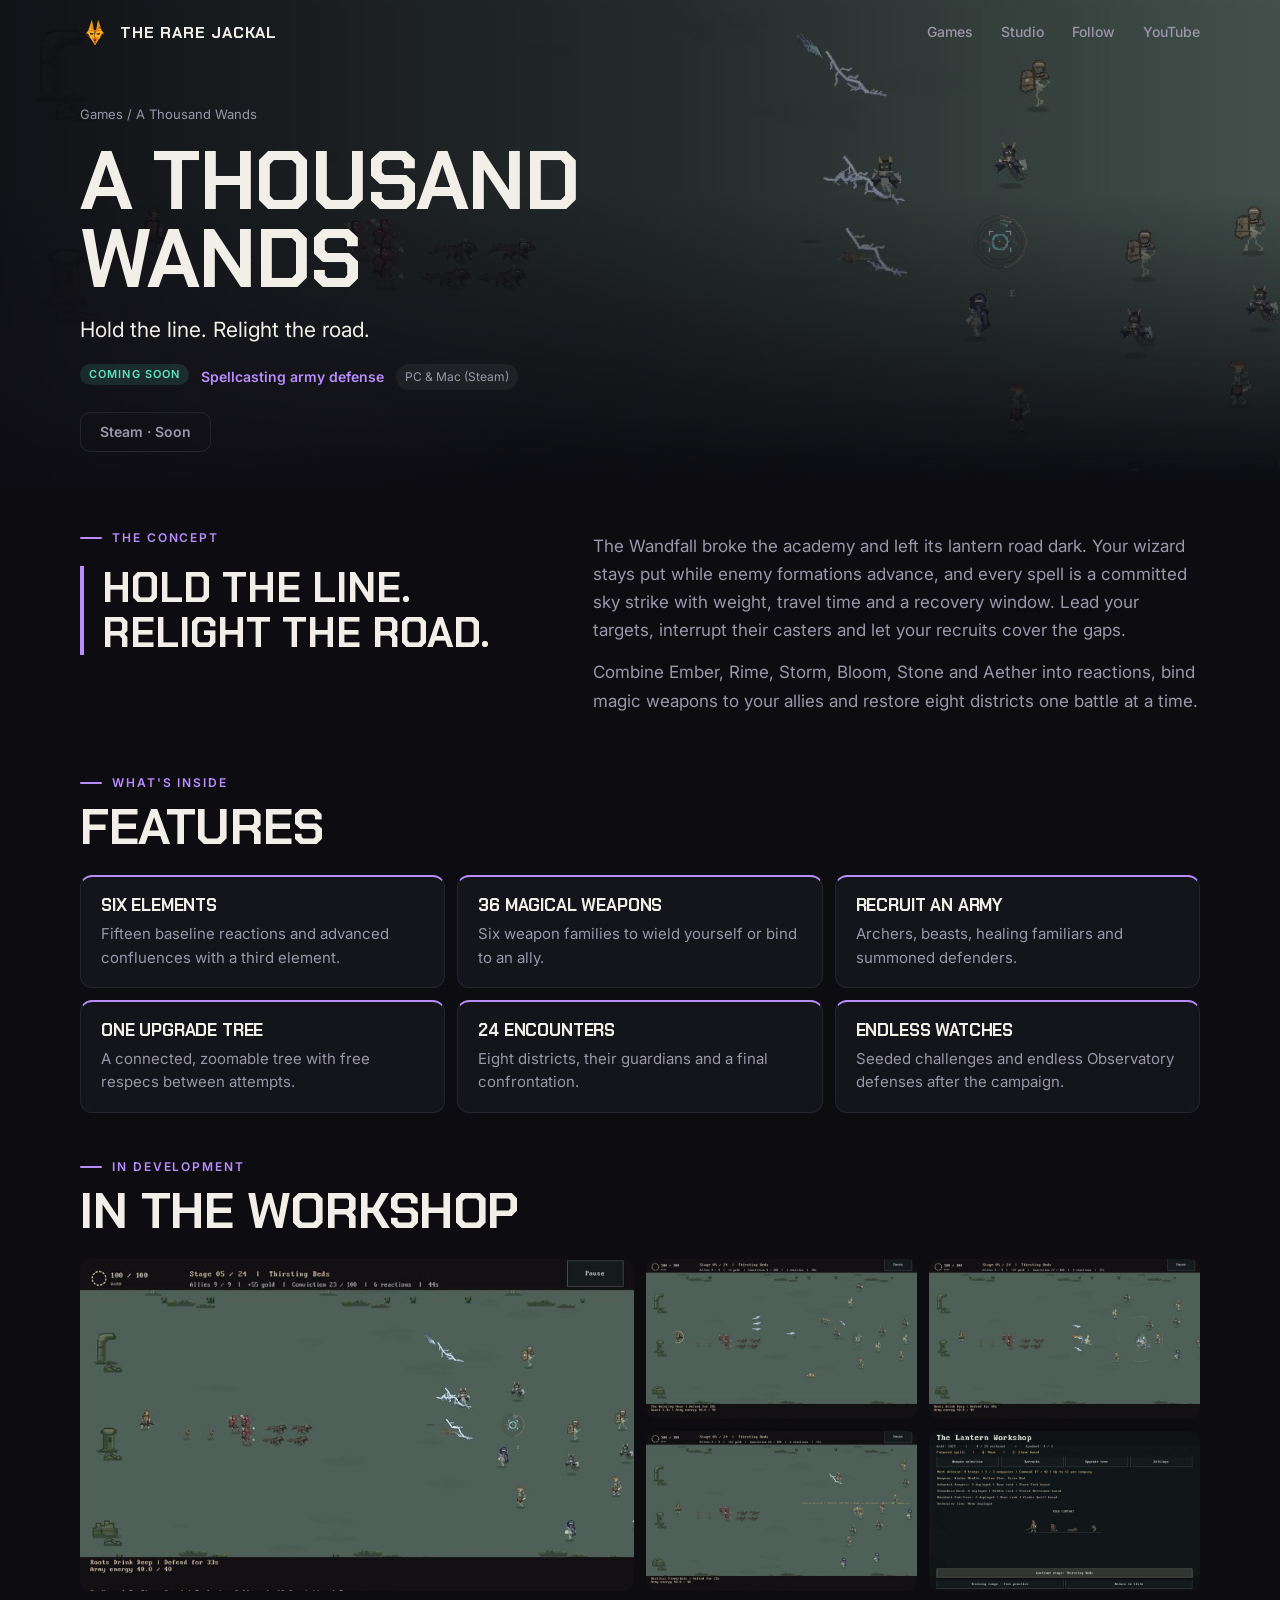
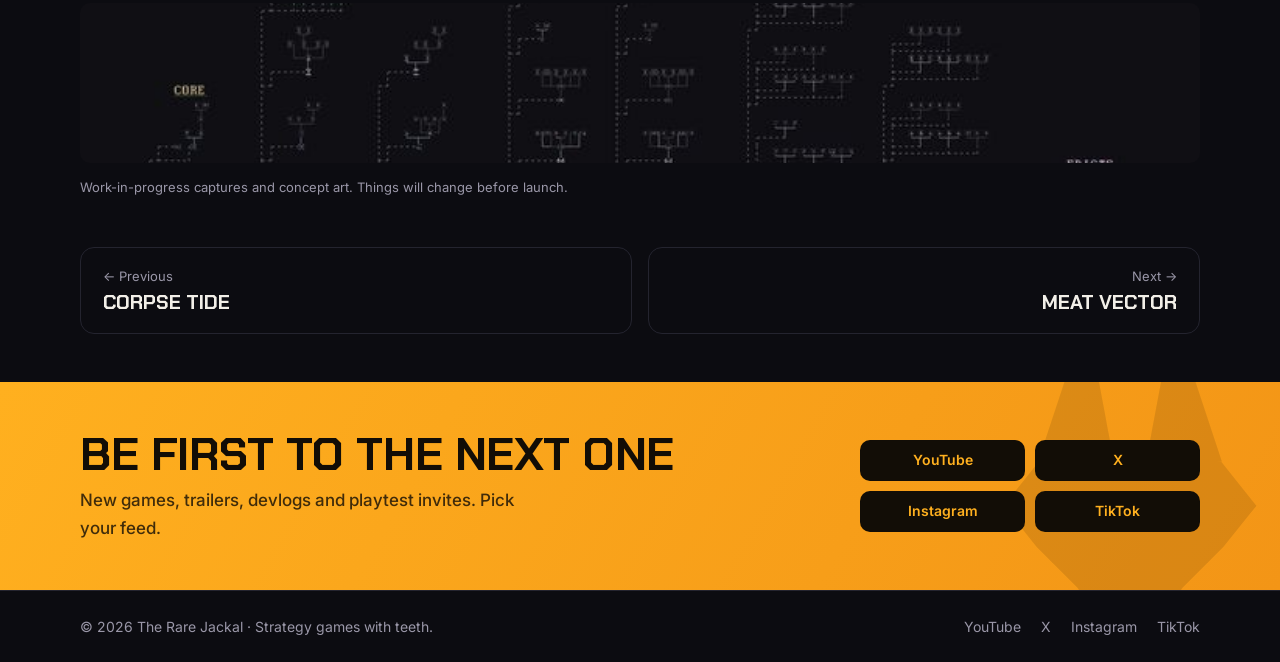
==== games/a-thousand-wands/index.html @ 7b51e07c "Less dead space: tighter hero and section spacing, shorter game headers, two full rows of games unde" ====
<!DOCTYPE html>
<html lang="en">
<head>
<meta charset="utf-8">
<meta name="viewport" content="width=device-width, initial-scale=1">
<title>A Thousand Wands · The Rare Jackal</title>
<meta name="description" content="A Thousand Wands: Hold the line with sky-cast spells and a recruited army. Mix six elements and restore a shattered academy.">
<link rel="canonical" href="https://rarejackal.com/games/a-thousand-wands/">
<meta name="theme-color" content="#0b0b10">
<meta property="og:type" content="website">
<meta property="og:site_name" content="The Rare Jackal">
<meta property="og:title" content="A Thousand Wands · The Rare Jackal">
<meta property="og:description" content="A Thousand Wands: Hold the line with sky-cast spells and a recruited army. Mix six elements and restore a shattered academy.">
<meta property="og:url" content="https://rarejackal.com/games/a-thousand-wands/">
<meta property="og:image" content="https://rarejackal.com/assets/games/a-thousand-wands/1.jpg?v=a15f27bd">
<meta name="twitter:card" content="summary_large_image">
<meta name="twitter:site" content="@TheRareJackal">
<link rel="icon" href="../../assets/mark.svg?v=38f12c35" type="image/svg+xml">
<link rel="icon" href="../../assets/icon-512.png?v=ac99771d" type="image/png" sizes="512x512">
<link rel="apple-touch-icon" href="../../assets/apple-touch-icon.png?v=670f7b81">
<link rel="preconnect" href="https://fonts.googleapis.com">
<link rel="preconnect" href="https://fonts.gstatic.com" crossorigin>
<link href="https://fonts.googleapis.com/css2?family=Chakra+Petch:wght@500;700&family=Inter:wght@400;500;600&display=swap" rel="stylesheet">
<link rel="stylesheet" href="../../assets/site.css?v=9a45a367">
</head>
<body style="--accent:#b98cff">
<a class="skip" href="#main">Skip to content</a>
<nav class="nav" aria-label="Main">
  <div class="wrap">
    <a class="brand" href="../../" aria-label="The Rare Jackal home"><img src="../../assets/mark.svg?v=38f12c35" alt="">The Rare Jackal</a>
    <ul>
      <li><a href="../../#games">Games</a></li>
      <li class="wide"><a href="../../#studio">Studio</a></li>
      <li><a href="#follow">Follow</a></li>
      <li class="wide"><a href="https://www.youtube.com/@RareJackal">YouTube</a></li>
    </ul>
  </div>
</nav>
<main id="main">
<header class="ghero">
  <div class="bg" style="background-image:url('../../assets/games/a-thousand-wands/1.jpg?v=a15f27bd')"></div>
  <div class="wrap">
    <div class="crumb"><a href="../../#games">Games</a> / A Thousand Wands</div>
    <h1>A Thousand Wands</h1>
    
    <p class="tagline">Hold the line. Relight the road.</p>
    <div class="meta"><span class="tag soon">Coming soon</span><span class="genre">Spellcasting army defense</span><div class="chips"><span>PC &amp; Mac (Steam)</span></div></div>
    <div class="btns"><span class="btn btn-off" aria-disabled="true">Steam · Soon</span></div>
  </div>
</header>


<section class="concept">
  <div class="wrap">
    <div class="rv">
      <div class="eyebrow">The concept</div>
      <blockquote style="margin-top:22px">Hold the line. Relight the road.</blockquote>
    </div>
    <div class="copy rv" data-d="120"><p>The Wandfall broke the academy and left its lantern road dark. Your wizard stays put while enemy formations advance, and every spell is a committed sky strike with weight, travel time and a recovery window. Lead your targets, interrupt their casters and let your recruits cover the gaps.</p><p>Combine Ember, Rime, Storm, Bloom, Stone and Aether into reactions, bind magic weapons to your allies and restore eight districts one battle at a time.</p></div>
  </div>
</section>

<section style="padding-top:0">
  <div class="wrap">
    <div class="section-head rv"><div><div class="eyebrow">What's inside</div><h2>Features</h2></div></div>
    <div class="features">
      <div class="feature rv" data-d="0"><h3>Six elements</h3><p>Fifteen baseline reactions and advanced confluences with a third element.</p></div>
      <div class="feature rv" data-d="60"><h3>36 magical weapons</h3><p>Six weapon families to wield yourself or bind to an ally.</p></div>
      <div class="feature rv" data-d="120"><h3>Recruit an army</h3><p>Archers, beasts, healing familiars and summoned defenders.</p></div>
      <div class="feature rv" data-d="0"><h3>One upgrade tree</h3><p>A connected, zoomable tree with free respecs between attempts.</p></div>
      <div class="feature rv" data-d="60"><h3>24 encounters</h3><p>Eight districts, their guardians and a final confrontation.</p></div>
      <div class="feature rv" data-d="120"><h3>Endless watches</h3><p>Seeded challenges and endless Observatory defenses after the campaign.</p></div>
    </div>
  </div>
</section>

<section style="padding-top:0">
  <div class="wrap">
    <div class="section-head rv"><div><div class="eyebrow">In development</div><h2>In the workshop</h2></div></div>
    <div class="gallery">
      <button type="button" class="rv" data-d="0" data-full="../../assets/games/a-thousand-wands/1.jpg?v=a15f27bd" data-cap="Storm magic chaining through the line" aria-label="View screenshot: Storm magic chaining through the line"><img src="../../assets/games/a-thousand-wands/1-t.jpg?v=95685a09" alt="Storm magic chaining through the line" loading="lazy"><figcaption>Storm magic chaining through the line</figcaption></button>
      <button type="button" class="rv" data-d="60" data-full="../../assets/games/a-thousand-wands/2.jpg?v=4aa8e7e7" data-cap="Sky strikes landing ahead of the advance" aria-label="View screenshot: Sky strikes landing ahead of the advance"><img src="../../assets/games/a-thousand-wands/2-t.jpg?v=ef831ac9" alt="Sky strikes landing ahead of the advance" loading="lazy"><figcaption>Sky strikes landing ahead of the advance</figcaption></button>
      <button type="button" class="rv" data-d="120" data-full="../../assets/games/a-thousand-wands/3.jpg?v=a02ba5bd" data-cap="A Nova bursts among the attackers" aria-label="View screenshot: A Nova bursts among the attackers"><img src="../../assets/games/a-thousand-wands/3-t.jpg?v=35e94a0a" alt="A Nova bursts among the attackers" loading="lazy"><figcaption>A Nova bursts among the attackers</figcaption></button>
      <button type="button" class="rv" data-d="180" data-full="../../assets/games/a-thousand-wands/4.jpg?v=c9bb989a" data-cap="Holding the line at Thirsting Beds" aria-label="View screenshot: Holding the line at Thirsting Beds"><img src="../../assets/games/a-thousand-wands/4-t.jpg?v=8a5bd3ea" alt="Holding the line at Thirsting Beds" loading="lazy"><figcaption>Holding the line at Thirsting Beds</figcaption></button>
      <button type="button" class="rv" data-d="0" data-full="../../assets/games/a-thousand-wands/5.jpg?v=7876eee9" data-cap="The Lantern Workshop" aria-label="View screenshot: The Lantern Workshop"><img src="../../assets/games/a-thousand-wands/5-t.jpg?v=035d2315" alt="The Lantern Workshop" loading="lazy"><figcaption>The Lantern Workshop</figcaption></button>
      <button type="button" class="rv" style="grid-column:span 4" data-d="60" data-full="../../assets/games/a-thousand-wands/6.jpg?v=49f3dc6b" data-cap="The upgrade tree" aria-label="View screenshot: The upgrade tree"><img src="../../assets/games/a-thousand-wands/6-t.jpg?v=4da8dfc2" alt="The upgrade tree" loading="lazy"><figcaption>The upgrade tree</figcaption></button>
    </div>
    <div class="wip">Work-in-progress captures and concept art. Things will change before launch.</div>
  </div>
</section>

<section style="padding-top:0">
  <div class="wrap pager">
    <a class="rv" href="../../games/corpse-tide/" style="--accent:#ff4b52"><span>← Previous</span><b>Corpse Tide</b></a>
    <a class="rv nxt" href="../../games/meat-vector/" style="--accent:#3fd4e0"><span>Next →</span><b>Meat Vector</b></a>
  </div>
</section>
</main>

<div class="follow" id="follow">
  <div class="wrap">
    <div class="rv">
      <h2>Be first to the next one</h2>
      <p>New games, trailers, devlogs and playtest invites. Pick your feed.</p>
    </div>
    <div class="socials rv" data-d="120">
      <a class="btn" href="https://www.youtube.com/@RareJackal">YouTube</a>
      <a class="btn" href="https://x.com/TheRareJackal">X</a>
      <a class="btn" href="https://www.instagram.com/therarejackaldev/">Instagram</a>
      <a class="btn" href="https://www.tiktok.com/@rare.jackal">TikTok</a>
    </div>
  </div>
</div>
<footer>
  <div class="wrap">
    <span>© 2026 The Rare Jackal · Strategy games with teeth.</span>
    <nav class="foot-social" aria-label="Social">
      <a href="https://www.youtube.com/@RareJackal">YouTube</a>
      <a href="https://x.com/TheRareJackal">X</a>
      <a href="https://www.instagram.com/therarejackaldev/">Instagram</a>
      <a href="https://www.tiktok.com/@rare.jackal">TikTok</a>
    </nav>
  </div>
</footer>
<script src="../../assets/site.js?v=77e61c9e" defer></script>
</body>
</html>
---- assets/site.css ----
:root{
  --bg:#0c0c11; --bg-2:#14141b; --bg-3:#1b1b24; --line:#24242f;
  --ink:#f2efe8; --muted:#9a97a8; --amber:#ffb01f; --accent:#ffb01f;
  --display:"Chakra Petch",system-ui,sans-serif; --body:"Inter",system-ui,sans-serif;
  --r:14px; --ease:cubic-bezier(.2,.7,.1,1);
}
*{box-sizing:border-box;margin:0;padding:0}
html{scroll-behavior:smooth}
body{background:var(--bg);color:var(--ink);font:400 17px/1.65 var(--body);-webkit-font-smoothing:antialiased;overflow-x:hidden}
a{color:inherit}
img,video,svg{display:block;max-width:100%}
:focus-visible{outline:2px solid var(--accent);outline-offset:3px}
::selection{background:var(--amber);color:#16110a}
[id]{scroll-margin-top:80px}
.skip{position:absolute;left:-999px;top:8px;z-index:200;background:var(--amber);color:#16110a;padding:10px 14px;font-weight:600;border-radius:8px}
.skip:focus{left:8px}
.wrap{width:min(1120px,100% - 32px);margin-inline:auto}
.eyebrow{display:flex;align-items:center;gap:10px;font:600 12px/1 var(--body);letter-spacing:.16em;text-transform:uppercase;color:var(--accent)}
.eyebrow::before{content:"";width:22px;height:2px;background:currentColor;border-radius:2px}
h1,h2,h3{font-family:var(--display);font-weight:700;line-height:1.05;letter-spacing:-.01em}

/* nav */
.nav{position:fixed;top:0;left:0;right:0;z-index:60;transition:background .3s,border-color .3s;border-bottom:1px solid transparent}
.nav.solid{background:rgba(12,12,17,.85);backdrop-filter:blur(12px);border-color:var(--line)}
.nav .wrap{display:flex;align-items:center;justify-content:space-between;height:64px}
.brand{display:flex;align-items:center;gap:10px;text-decoration:none;font:700 16px var(--display);letter-spacing:.06em;text-transform:uppercase}
.brand img{width:30px;height:30px}
.nav ul{display:flex;gap:28px;list-style:none;font-size:14px;font-weight:500}
.nav ul a{text-decoration:none;color:var(--muted);transition:color .2s}
.nav ul a:hover{color:var(--ink)}

/* buttons */
.btns{display:flex;flex-wrap:wrap;gap:10px}
.btn{display:inline-flex;align-items:center;justify-content:center;padding:12px 20px;font:600 14px/1.2 var(--body);text-decoration:none;border:0;border-radius:10px;cursor:pointer;transition:background .2s,filter .2s}
.btn-primary{background:var(--accent);color:#120d06}
.btn-primary:hover{filter:brightness(1.08);box-shadow:0 8px 28px -8px color-mix(in srgb,var(--accent) 70%,transparent)}
.btn-ghost{background:rgba(255,255,255,.07);color:var(--ink)}
a.btn-ghost:hover,button.btn-ghost:hover{background:rgba(255,255,255,.13)}
.btn-off{background:transparent;color:var(--muted);box-shadow:inset 0 0 0 1px var(--line);cursor:default}

/* tags */
.tag{display:inline-block;align-self:flex-start;padding:5px 9px;font:600 11px/1 var(--body);letter-spacing:.1em;text-transform:uppercase;border-radius:999px;white-space:nowrap}
.tag.out{background:rgba(255,176,31,.14);color:#ffc44d}
.tag.soon{background:rgba(95,227,192,.12);color:#5fe3c0}
.tag.dev{background:rgba(255,255,255,.06);color:var(--muted)}
.chips{display:flex;gap:6px;flex-wrap:wrap}
.chips span{font-size:12px;padding:3px 9px;background:rgba(255,255,255,.05);color:var(--muted);border-radius:999px}

/* hero (home) */
.hero{position:relative;padding:116px 0 44px;overflow:hidden}
.hero canvas{position:absolute;inset:0;width:100%;height:100%}
.hero::before{content:"";position:absolute;inset:0;background:radial-gradient(48% 65% at 76% 45%,rgba(255,150,20,.20),transparent 70%),radial-gradient(70% 50% at 0% 100%,rgba(224,123,18,.08),transparent 60%)}
.hero::after{content:"";position:absolute;left:0;right:0;bottom:0;height:70px;background:linear-gradient(transparent,var(--bg))}
.hero .wrap{position:relative;z-index:2;display:grid;grid-template-columns:1.25fr .75fr;gap:40px;align-items:center}
.hero h1{font-size:clamp(46px,6.4vw,88px);text-transform:uppercase;margin:16px 0 18px;line-height:.95;max-width:11ch}
.hero h1 em{font-style:normal;color:var(--amber);text-shadow:0 0 36px rgba(255,176,31,.35)}
.hero .lede{font-size:19px;color:var(--muted);max-width:40ch;margin-bottom:24px}
.hero .wrap > div:first-child > *{animation:rise .8s var(--ease) both}
.hero h1{animation-delay:.08s!important}.hero .lede{animation-delay:.16s!important}.hero .btns{animation-delay:.24s!important}.hero .stats{animation-delay:.32s!important}
@keyframes rise{from{opacity:0;transform:translateY(16px)}}
.stats{display:flex;gap:36px;margin-top:26px;padding-top:18px;border-top:1px solid var(--line);max-width:420px}
.stats b{display:block;font:700 34px/1 var(--display);color:var(--amber)}
.stats span{font-size:12px;color:var(--muted);text-transform:uppercase;letter-spacing:.12em}
.mark-wrap{position:relative;justify-self:end;width:100%;max-width:300px;aspect-ratio:1;animation:rise 1s .1s var(--ease) both}
.mark-wrap .halo{position:absolute;inset:10%;border-radius:50%;background:radial-gradient(circle,rgba(255,176,31,.32),transparent 66%);filter:blur(28px);animation:breathe 6s ease-in-out infinite}
.mark-wrap .ring{position:absolute;inset:0;border:1px solid rgba(255,176,31,.16);border-radius:50%;animation:spin 60s linear infinite}
.mark-wrap .ring::before{content:"";position:absolute;top:-4px;left:50%;width:7px;height:7px;background:var(--amber);border-radius:50%;box-shadow:0 0 12px var(--amber)}
.mark-wrap img{position:relative;width:74%;margin:13%;filter:drop-shadow(0 26px 50px rgba(224,123,18,.35))}
@keyframes breathe{50%{opacity:.65;transform:scale(.94)}}
@keyframes spin{to{transform:rotate(360deg)}}

section{padding:48px 0;position:relative}
.section-head{display:flex;justify-content:space-between;align-items:end;gap:24px;margin-bottom:22px}
.section-head h2{font-size:clamp(32px,4vw,50px);margin-top:12px;text-transform:uppercase}
.section-head p{color:var(--muted);max-width:38ch}

/* spotlight */
.spot{display:grid;grid-template-columns:minmax(0,1.4fr) minmax(0,1fr);background:radial-gradient(80% 120% at 100% 0%,color-mix(in srgb,var(--accent) 12%,transparent),transparent 60%),var(--bg-2);border:1px solid color-mix(in srgb,var(--accent) 22%,var(--line));border-radius:calc(var(--r) + 4px);overflow:hidden;box-shadow:0 40px 100px -50px color-mix(in srgb,var(--accent) 45%,transparent)}
.spot .screen{position:relative;background:#000;aspect-ratio:16/9;align-self:center;min-width:0;overflow:hidden}
.spot .screen video{width:100%;height:100%;object-fit:cover}
.spot .play{position:absolute;inset:0;display:grid;place-items:center;background:linear-gradient(transparent 55%,rgba(0,0,0,.45));border:0;cursor:pointer;color:var(--ink)}
.spot .play i{display:flex;align-items:center;gap:10px;font:600 14px var(--body);font-style:normal;background:rgba(12,12,17,.72);backdrop-filter:blur(8px);padding:10px 18px 10px 12px;border-radius:999px;transition:background .25s}
.spot .play i::before{content:"";width:26px;height:26px;background:var(--amber);clip-path:polygon(28% 18%,28% 82%,84% 50%)}
.spot .play:hover i{background:rgba(12,12,17,.92)}
.spot .body{padding:32px;display:flex;flex-direction:column;gap:10px}
.spot h3{font-size:36px;text-transform:uppercase}
.spot p{color:var(--muted)}
.spot .btns{margin-top:auto;padding-top:12px}
.genre{color:var(--accent);font-weight:600;font-size:14px}
.when{font-size:13px;color:var(--muted)}

/* filters */
.filters{display:inline-flex;gap:4px;padding:4px;margin-bottom:18px;background:var(--bg-2);border:1px solid var(--line);border-radius:12px;flex-wrap:wrap}
.filters button{font:500 14px var(--body);padding:8px 14px;background:transparent;color:var(--muted);border:0;border-radius:8px;cursor:pointer;transition:background .2s,color .2s}
.filters button[aria-pressed="true"]{background:var(--bg-3);color:var(--ink)}
.filters button:hover:not([aria-pressed="true"]){color:var(--ink)}

/* cards */
.grid{display:grid;grid-template-columns:repeat(3,1fr);gap:20px}
.card{position:relative;background:var(--bg-2);border:1px solid var(--line);border-radius:var(--r);overflow:hidden;display:flex;flex-direction:column;text-decoration:none;transition:border-color .3s,transform .3s var(--ease),box-shadow .3s}
.card::after{content:"";position:absolute;left:0;right:0;top:0;height:3px;background:var(--accent);transform:scaleX(0);transform-origin:left;transition:transform .45s var(--ease)}
.card:hover{border-color:color-mix(in srgb,var(--accent) 50%,var(--line));transform:translateY(-4px);box-shadow:0 24px 60px -28px color-mix(in srgb,var(--accent) 60%,transparent)}
.card:hover::after{transform:scaleX(1)}
.card .art{position:relative;aspect-ratio:920/430;overflow:hidden;background:#000}
.card .art::after{content:"";position:absolute;inset:auto 0 0;height:45%;background:linear-gradient(transparent,color-mix(in srgb,var(--bg-2) 85%,transparent))}
.card .art img{width:100%;height:100%;object-fit:cover;transition:transform .7s var(--ease)}
.card:hover .art img{transform:scale(1.05)}
.card h3{transition:color .25s}
.card:hover h3{color:var(--accent)}
.card .body{padding:18px 20px 20px;display:flex;flex-direction:column;gap:8px;flex:1}
.card .top{display:flex;justify-content:space-between;align-items:center;gap:10px}
.card h3{font-size:21px}
.card p{color:var(--muted);font-size:15px;line-height:1.55}
.card .chips{margin-top:auto;padding-top:6px}
.card.hide{display:none}

/* studio */
.studio{border-top:1px solid var(--line)}
.studio .wrap{display:grid;grid-template-columns:.8fr 1.2fr;gap:64px;align-items:start}
.studio{background:var(--bg-2)}
.studio h2{font-size:clamp(34px,4.4vw,56px);margin-top:12px;text-transform:uppercase}
.studio h2 em{font-style:normal;color:var(--amber)}
.studio .copy p{color:var(--muted);margin-bottom:14px}
.studio .copy strong{color:var(--ink);font-weight:600}
.promises{display:grid;grid-template-columns:repeat(3,1fr);gap:12px;margin-top:22px}
.promise{background:var(--bg-3);border-radius:12px;padding:14px 16px;border-top:2px solid var(--amber)}
.promise b{font:700 16px var(--display);text-transform:uppercase;display:block;margin-bottom:2px;color:var(--amber)}
.promise span{font-size:14px;color:var(--muted)}

/* follow */
.follow{padding:48px 0;background:linear-gradient(120deg,#ffb01f,#f39516);color:#120d06;position:relative;overflow:hidden}
.follow::before{content:"";position:absolute;right:-60px;top:50%;width:420px;height:420px;transform:translateY(-50%);background:url("mark.svg") center/contain no-repeat;opacity:.1;filter:brightness(0)}
.follow .wrap{position:relative;display:flex;justify-content:space-between;align-items:center;gap:32px;flex-wrap:wrap}
.follow h2{font-size:clamp(30px,3.8vw,46px);text-transform:uppercase}
.follow p{font-weight:500;margin-top:8px;max-width:42ch;opacity:.8}
.socials{display:grid;grid-template-columns:1fr 1fr;gap:10px;min-width:min(100%,340px)}
.socials .btn{background:#120d06;color:var(--amber)}
.socials .btn:hover{background:#000}

footer{padding:24px 0;border-top:1px solid var(--line);color:var(--muted);font-size:14px}
footer .wrap{display:flex;justify-content:space-between;gap:16px;flex-wrap:wrap}
.foot-social{display:flex;gap:20px;flex-wrap:wrap}
.foot-social a{text-decoration:none}
.foot-social a:hover{color:var(--ink)}

/* game page */
.ghero{position:relative;min-height:min(50svh,480px);display:flex;align-items:flex-end;padding:104px 0 32px;overflow:hidden}
.ghero .bg{position:absolute;inset:0;background-size:cover;background-position:center;-webkit-mask-image:linear-gradient(to bottom,#000 40%,transparent 100%);mask-image:linear-gradient(to bottom,#000 40%,transparent 100%)}
.ghero::before{content:"";position:absolute;inset:0;z-index:1;background:linear-gradient(90deg,rgba(12,12,17,.92) 0%,rgba(12,12,17,.65) 50%,rgba(12,12,17,.2) 100%),radial-gradient(60% 55% at 0% 80%,color-mix(in srgb,var(--accent) 18%,transparent),transparent 70%)}
.ghero .wrap{position:relative;z-index:2}
.crumb{font-size:13px;color:var(--muted);margin-bottom:18px}
.crumb a{text-decoration:none;color:var(--muted)}
.crumb a:hover{color:var(--ink)}
.ghero h1{font-size:clamp(44px,6.4vw,88px);text-transform:uppercase;line-height:.95;max-width:12ch}
.ghero .sub{font:700 clamp(18px,2vw,24px) var(--display);color:var(--accent);text-transform:uppercase;letter-spacing:.05em;margin-top:10px}
.ghero .tagline{font-size:clamp(18px,1.7vw,21px);max-width:40ch;margin:14px 0 16px}
.ghero .meta{display:flex;gap:12px;align-items:center;flex-wrap:wrap;margin-bottom:22px}
.trailer{background:#000;aspect-ratio:16/9;border-radius:var(--r);overflow:hidden;border:1px solid var(--line)}
.trailer video{width:100%;height:100%;object-fit:cover}
.concept .wrap{display:grid;grid-template-columns:.85fr 1.15fr;gap:64px;align-items:start}
.concept blockquote{font:700 clamp(28px,3.2vw,42px)/1.08 var(--display);text-transform:uppercase;margin-top:16px;padding-left:18px;border-left:4px solid var(--accent)}
.concept .copy p{color:var(--muted);margin-bottom:14px}
.features{display:grid;grid-template-columns:repeat(3,1fr);gap:12px}
.feature{background:var(--bg-2);border:1px solid var(--line);border-radius:12px;padding:18px 20px;border-top:2px solid var(--accent);transition:transform .3s var(--ease),background .3s}
.feature:hover{transform:translateY(-3px);background:var(--bg-3)}
.feature h3{font:700 17px/1.25 var(--display);text-transform:uppercase;margin-bottom:6px}
.feature p{font-size:15px;color:var(--muted);line-height:1.55}
.gallery{display:grid;grid-template-columns:repeat(4,1fr);grid-auto-rows:clamp(120px,12.5vw,165px);gap:12px}
.gallery button{position:relative;border:0;padding:0;background:#000;cursor:zoom-in;overflow:hidden;border-radius:10px}
.gallery button:first-child{grid-column:span 2;grid-row:span 2}
.gallery.few{grid-template-columns:1fr 1fr;grid-auto-rows:clamp(180px,26vw,320px)}
.gallery.few button:first-child{grid-column:auto;grid-row:auto}
.gallery img{width:100%;height:100%;object-fit:cover;transition:transform .5s var(--ease)}
.gallery button:hover img{transform:scale(1.03)}
.gallery figcaption{position:absolute;left:0;right:0;bottom:0;padding:24px 12px 10px;font-size:13px;text-align:left;color:var(--ink);background:linear-gradient(transparent,rgba(0,0,0,.75));opacity:0;transition:opacity .3s}
.gallery button:hover figcaption,.gallery button:focus-visible figcaption{opacity:1}
.wip{font-size:13px;color:var(--muted);margin-top:14px}
.pager{display:grid;grid-template-columns:1fr 1fr;gap:16px}
.pager a{display:flex;flex-direction:column;gap:2px;padding:18px 22px;border:1px solid var(--line);border-radius:var(--r);text-decoration:none;transition:border-color .25s}
.pager a:hover{border-color:color-mix(in srgb,var(--accent) 45%,var(--line))}
.pager a span{font-size:13px;color:var(--muted)}
.pager a b{font:700 20px var(--display);text-transform:uppercase}
.pager a.nxt{text-align:right;align-items:flex-end}

/* lightbox */
.lb{position:fixed;inset:0;z-index:150;background:rgba(5,5,8,.94);display:none;align-items:center;justify-content:center;padding:60px 70px}
.lb.open{display:flex}
.lb img{max-width:100%;max-height:100%;object-fit:contain;border-radius:8px}
.lb p{position:absolute;bottom:18px;left:0;right:0;text-align:center;color:var(--muted);font-size:14px}
.lb button{position:absolute;background:rgba(255,255,255,.08);border:0;color:var(--ink);width:44px;height:44px;font-size:20px;cursor:pointer;border-radius:999px}
.lb button:hover{background:rgba(255,255,255,.18)}
.lb .x{top:16px;right:16px}.lb .pv{left:12px;top:50%}.lb .nx{right:12px;top:50%}

/* reveal */
.rv{opacity:0;transform:translateY(14px);transition:opacity .6s var(--ease),transform .6s var(--ease)}
.rv.in{opacity:1;transform:none}

@media (max-width:980px){.grid{grid-template-columns:1fr 1fr}.features{grid-template-columns:1fr 1fr}.gallery{grid-template-columns:1fr 1fr;grid-auto-rows:clamp(110px,26vw,200px)}.gallery button{grid-column:auto!important}.gallery:not(.few) button:first-child{grid-column:span 2!important}}
@media (max-width:760px){
  .nav ul{gap:18px}.nav ul li.wide{display:none}
  .brand{font-size:14px}
  html,body{overflow-x:clip}
  .hero{padding:88px 0 28px}
  .hero .wrap,.spot,.studio .wrap,.concept .wrap{grid-template-columns:1fr}
  .studio .wrap,.concept .wrap{gap:20px}
  .mark-wrap{justify-self:start;max-width:92px;order:-1;margin-bottom:-18px}
  .hero .wrap{gap:0}
  .eyebrow b{display:none}
  .stats{gap:24px}.stats b{font-size:28px}
  .socials{grid-template-columns:1fr 1fr}
  .grid,.pager,.features{grid-template-columns:1fr}
  .spot .body{padding:24px 20px}.spot h3{font-size:30px}
  .section-head{flex-direction:column;align-items:start}
  .promises{grid-template-columns:1fr}
  section{padding:36px 0}
  .ghero{min-height:auto;padding:92px 0 24px}
  .lb{padding:56px 8px}
}
@media (prefers-reduced-motion:reduce){
  *,*::before,*::after{animation:none!important;transition:none!important}
  html{scroll-behavior:auto}
  .rv{opacity:1;transform:none}
  .hero .wrap > div:first-child > *,.mark-wrap{opacity:1;transform:none}
}
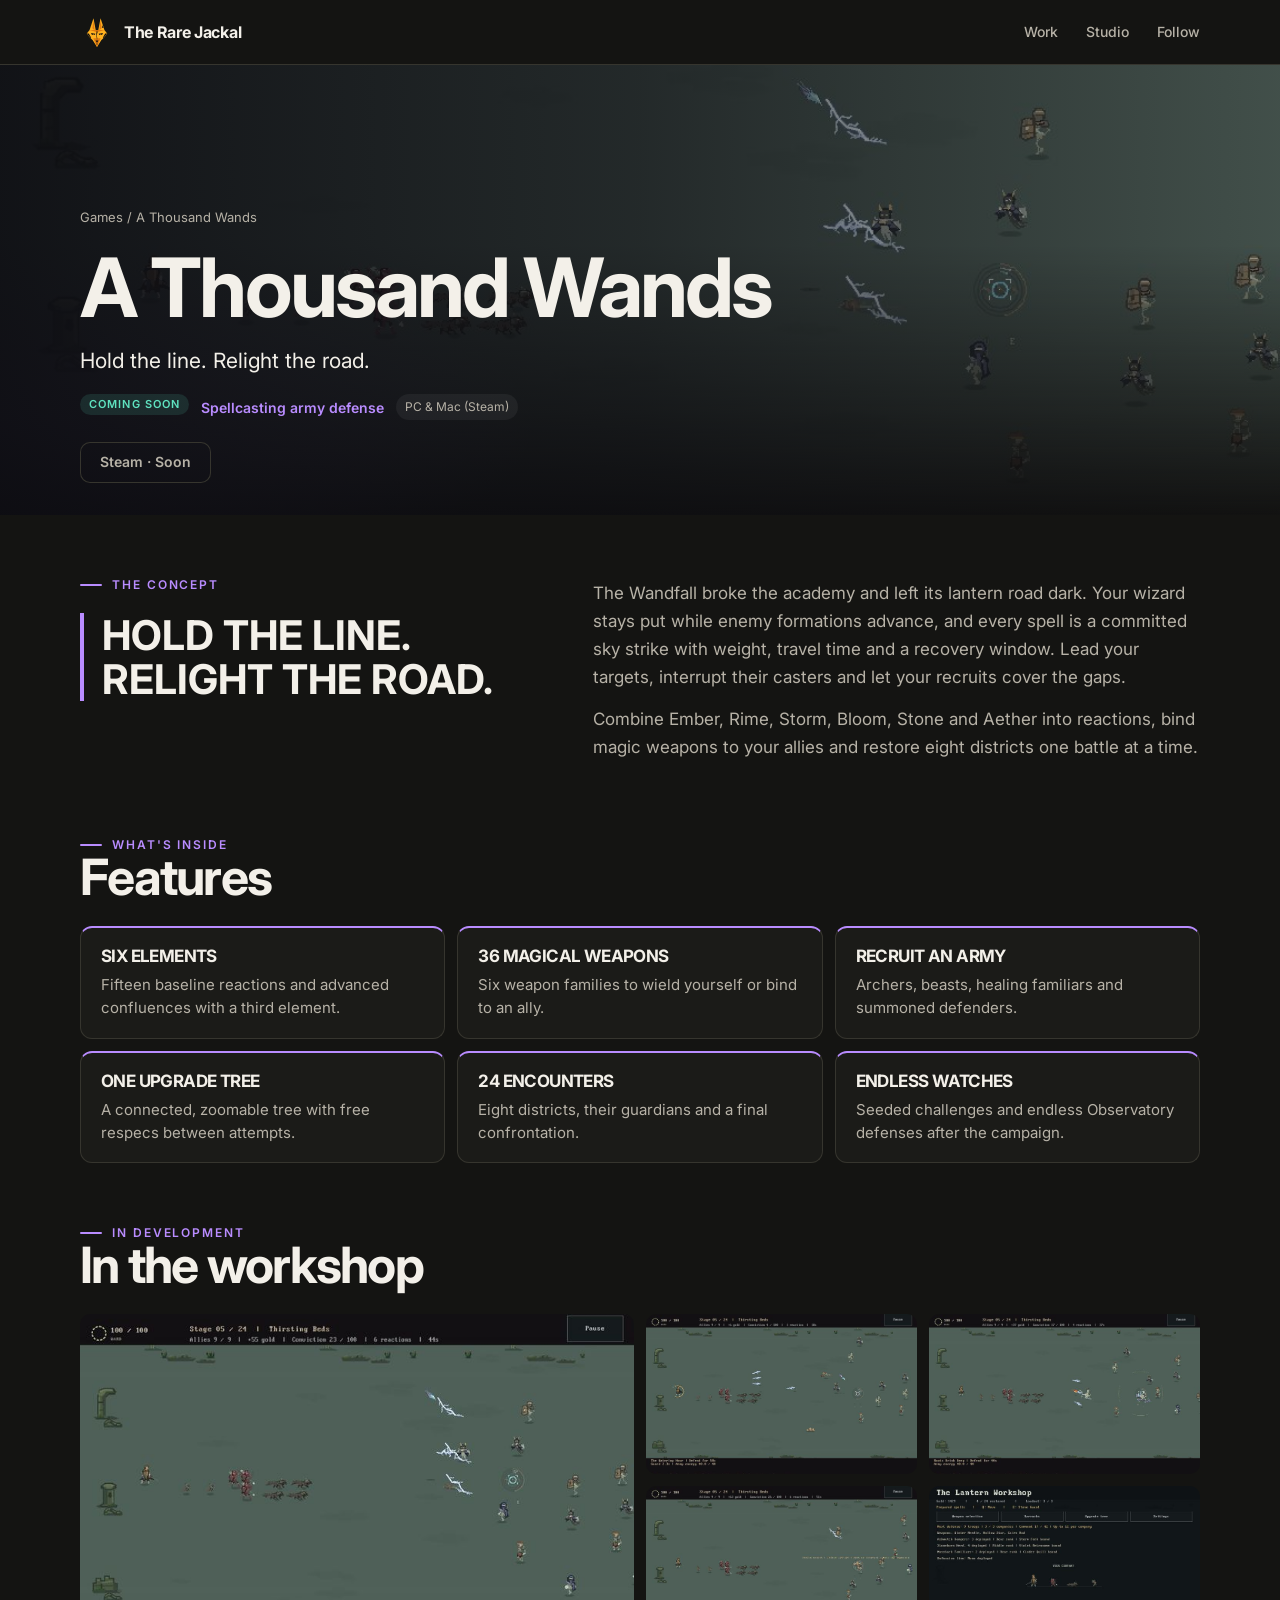
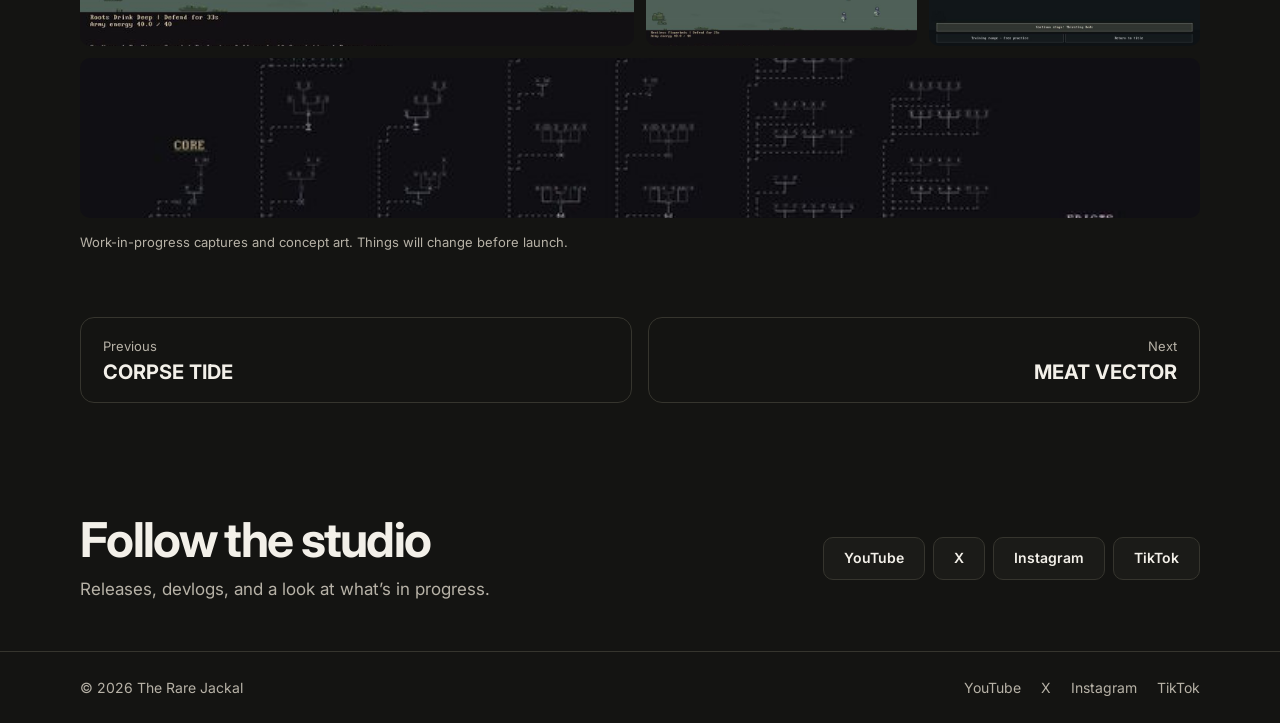
==== commit 221bbb1a: "Redesign Rare Jackal as an independent development studio" ====
--- a/games/a-thousand-wands/index.html
+++ b/games/a-thousand-wands/index.html
@@ -6,7 +6,7 @@
 <title>A Thousand Wands · The Rare Jackal</title>
 <meta name="description" content="A Thousand Wands: Hold the line with sky-cast spells and a recruited army. Mix six elements and restore a shattered academy.">
 <link rel="canonical" href="https://rarejackal.com/games/a-thousand-wands/">
-<meta name="theme-color" content="#0b0b10">
+<meta name="theme-color" content="#141412">
 <meta property="og:type" content="website">
 <meta property="og:site_name" content="The Rare Jackal">
 <meta property="og:title" content="A Thousand Wands · The Rare Jackal">
@@ -20,8 +20,8 @@
 <link rel="apple-touch-icon" href="../../assets/apple-touch-icon.png?v=670f7b81">
 <link rel="preconnect" href="https://fonts.googleapis.com">
 <link rel="preconnect" href="https://fonts.gstatic.com" crossorigin>
-<link href="https://fonts.googleapis.com/css2?family=Chakra+Petch:wght@500;700&family=Inter:wght@400;500;600&display=swap" rel="stylesheet">
-<link rel="stylesheet" href="../../assets/site.css?v=9a45a367">
+<link href="https://fonts.googleapis.com/css2?family=Inter:wght@400;500;600;700;800&display=swap" rel="stylesheet">
+<link rel="stylesheet" href="../../assets/site.css?v=163b81a1">
 </head>
 <body style="--accent:#b98cff">
 <a class="skip" href="#main">Skip to content</a>
@@ -29,10 +29,9 @@
   <div class="wrap">
     <a class="brand" href="../../" aria-label="The Rare Jackal home"><img src="../../assets/mark.svg?v=38f12c35" alt="">The Rare Jackal</a>
     <ul>
-      <li><a href="../../#games">Games</a></li>
-      <li class="wide"><a href="../../#studio">Studio</a></li>
+      <li><a href="../../#games">Work</a></li>
+      <li><a href="../../#studio">Studio</a></li>
       <li><a href="#follow">Follow</a></li>
-      <li class="wide"><a href="https://www.youtube.com/@RareJackal">YouTube</a></li>
     </ul>
   </div>
 </nav>
@@ -52,38 +51,38 @@
 
 <section class="concept">
   <div class="wrap">
-    <div class="rv">
+    <div>
       <div class="eyebrow">The concept</div>
       <blockquote style="margin-top:22px">Hold the line. Relight the road.</blockquote>
     </div>
-    <div class="copy rv" data-d="120"><p>The Wandfall broke the academy and left its lantern road dark. Your wizard stays put while enemy formations advance, and every spell is a committed sky strike with weight, travel time and a recovery window. Lead your targets, interrupt their casters and let your recruits cover the gaps.</p><p>Combine Ember, Rime, Storm, Bloom, Stone and Aether into reactions, bind magic weapons to your allies and restore eight districts one battle at a time.</p></div>
+    <div class="copy"><p>The Wandfall broke the academy and left its lantern road dark. Your wizard stays put while enemy formations advance, and every spell is a committed sky strike with weight, travel time and a recovery window. Lead your targets, interrupt their casters and let your recruits cover the gaps.</p><p>Combine Ember, Rime, Storm, Bloom, Stone and Aether into reactions, bind magic weapons to your allies and restore eight districts one battle at a time.</p></div>
   </div>
 </section>
 
 <section style="padding-top:0">
   <div class="wrap">
-    <div class="section-head rv"><div><div class="eyebrow">What's inside</div><h2>Features</h2></div></div>
+    <div class="section-head"><div><div class="eyebrow">What's inside</div><h2>Features</h2></div></div>
     <div class="features">
-      <div class="feature rv" data-d="0"><h3>Six elements</h3><p>Fifteen baseline reactions and advanced confluences with a third element.</p></div>
-      <div class="feature rv" data-d="60"><h3>36 magical weapons</h3><p>Six weapon families to wield yourself or bind to an ally.</p></div>
-      <div class="feature rv" data-d="120"><h3>Recruit an army</h3><p>Archers, beasts, healing familiars and summoned defenders.</p></div>
-      <div class="feature rv" data-d="0"><h3>One upgrade tree</h3><p>A connected, zoomable tree with free respecs between attempts.</p></div>
-      <div class="feature rv" data-d="60"><h3>24 encounters</h3><p>Eight districts, their guardians and a final confrontation.</p></div>
-      <div class="feature rv" data-d="120"><h3>Endless watches</h3><p>Seeded challenges and endless Observatory defenses after the campaign.</p></div>
+      <div class="feature"><h3>Six elements</h3><p>Fifteen baseline reactions and advanced confluences with a third element.</p></div>
+      <div class="feature"><h3>36 magical weapons</h3><p>Six weapon families to wield yourself or bind to an ally.</p></div>
+      <div class="feature"><h3>Recruit an army</h3><p>Archers, beasts, healing familiars and summoned defenders.</p></div>
+      <div class="feature"><h3>One upgrade tree</h3><p>A connected, zoomable tree with free respecs between attempts.</p></div>
+      <div class="feature"><h3>24 encounters</h3><p>Eight districts, their guardians and a final confrontation.</p></div>
+      <div class="feature"><h3>Endless watches</h3><p>Seeded challenges and endless Observatory defenses after the campaign.</p></div>
     </div>
   </div>
 </section>
 
 <section style="padding-top:0">
   <div class="wrap">
-    <div class="section-head rv"><div><div class="eyebrow">In development</div><h2>In the workshop</h2></div></div>
+    <div class="section-head"><div><div class="eyebrow">In development</div><h2>In the workshop</h2></div></div>
     <div class="gallery">
-      <button type="button" class="rv" data-d="0" data-full="../../assets/games/a-thousand-wands/1.jpg?v=a15f27bd" data-cap="Storm magic chaining through the line" aria-label="View screenshot: Storm magic chaining through the line"><img src="../../assets/games/a-thousand-wands/1-t.jpg?v=95685a09" alt="Storm magic chaining through the line" loading="lazy"><figcaption>Storm magic chaining through the line</figcaption></button>
-      <button type="button" class="rv" data-d="60" data-full="../../assets/games/a-thousand-wands/2.jpg?v=4aa8e7e7" data-cap="Sky strikes landing ahead of the advance" aria-label="View screenshot: Sky strikes landing ahead of the advance"><img src="../../assets/games/a-thousand-wands/2-t.jpg?v=ef831ac9" alt="Sky strikes landing ahead of the advance" loading="lazy"><figcaption>Sky strikes landing ahead of the advance</figcaption></button>
-      <button type="button" class="rv" data-d="120" data-full="../../assets/games/a-thousand-wands/3.jpg?v=a02ba5bd" data-cap="A Nova bursts among the attackers" aria-label="View screenshot: A Nova bursts among the attackers"><img src="../../assets/games/a-thousand-wands/3-t.jpg?v=35e94a0a" alt="A Nova bursts among the attackers" loading="lazy"><figcaption>A Nova bursts among the attackers</figcaption></button>
-      <button type="button" class="rv" data-d="180" data-full="../../assets/games/a-thousand-wands/4.jpg?v=c9bb989a" data-cap="Holding the line at Thirsting Beds" aria-label="View screenshot: Holding the line at Thirsting Beds"><img src="../../assets/games/a-thousand-wands/4-t.jpg?v=8a5bd3ea" alt="Holding the line at Thirsting Beds" loading="lazy"><figcaption>Holding the line at Thirsting Beds</figcaption></button>
-      <button type="button" class="rv" data-d="0" data-full="../../assets/games/a-thousand-wands/5.jpg?v=7876eee9" data-cap="The Lantern Workshop" aria-label="View screenshot: The Lantern Workshop"><img src="../../assets/games/a-thousand-wands/5-t.jpg?v=035d2315" alt="The Lantern Workshop" loading="lazy"><figcaption>The Lantern Workshop</figcaption></button>
-      <button type="button" class="rv" style="grid-column:span 4" data-d="60" data-full="../../assets/games/a-thousand-wands/6.jpg?v=49f3dc6b" data-cap="The upgrade tree" aria-label="View screenshot: The upgrade tree"><img src="../../assets/games/a-thousand-wands/6-t.jpg?v=4da8dfc2" alt="The upgrade tree" loading="lazy"><figcaption>The upgrade tree</figcaption></button>
+      <button type="button"  data-full="../../assets/games/a-thousand-wands/1.jpg?v=a15f27bd" data-cap="Storm magic chaining through the line" aria-label="View screenshot: Storm magic chaining through the line"><img src="../../assets/games/a-thousand-wands/1-t.jpg?v=95685a09" alt="Storm magic chaining through the line" loading="lazy"><figcaption>Storm magic chaining through the line</figcaption></button>
+      <button type="button"  data-full="../../assets/games/a-thousand-wands/2.jpg?v=4aa8e7e7" data-cap="Sky strikes landing ahead of the advance" aria-label="View screenshot: Sky strikes landing ahead of the advance"><img src="../../assets/games/a-thousand-wands/2-t.jpg?v=ef831ac9" alt="Sky strikes landing ahead of the advance" loading="lazy"><figcaption>Sky strikes landing ahead of the advance</figcaption></button>
+      <button type="button"  data-full="../../assets/games/a-thousand-wands/3.jpg?v=a02ba5bd" data-cap="A Nova bursts among the attackers" aria-label="View screenshot: A Nova bursts among the attackers"><img src="../../assets/games/a-thousand-wands/3-t.jpg?v=35e94a0a" alt="A Nova bursts among the attackers" loading="lazy"><figcaption>A Nova bursts among the attackers</figcaption></button>
+      <button type="button"  data-full="../../assets/games/a-thousand-wands/4.jpg?v=c9bb989a" data-cap="Holding the line at Thirsting Beds" aria-label="View screenshot: Holding the line at Thirsting Beds"><img src="../../assets/games/a-thousand-wands/4-t.jpg?v=8a5bd3ea" alt="Holding the line at Thirsting Beds" loading="lazy"><figcaption>Holding the line at Thirsting Beds</figcaption></button>
+      <button type="button"  data-full="../../assets/games/a-thousand-wands/5.jpg?v=7876eee9" data-cap="The Lantern Workshop" aria-label="View screenshot: The Lantern Workshop"><img src="../../assets/games/a-thousand-wands/5-t.jpg?v=035d2315" alt="The Lantern Workshop" loading="lazy"><figcaption>The Lantern Workshop</figcaption></button>
+      <button type="button"  style="grid-column:span 4" data-full="../../assets/games/a-thousand-wands/6.jpg?v=49f3dc6b" data-cap="The upgrade tree" aria-label="View screenshot: The upgrade tree"><img src="../../assets/games/a-thousand-wands/6-t.jpg?v=4da8dfc2" alt="The upgrade tree" loading="lazy"><figcaption>The upgrade tree</figcaption></button>
     </div>
     <div class="wip">Work-in-progress captures and concept art. Things will change before launch.</div>
   </div>
@@ -91,19 +90,19 @@
 
 <section style="padding-top:0">
   <div class="wrap pager">
-    <a class="rv" href="../../games/corpse-tide/" style="--accent:#ff4b52"><span>← Previous</span><b>Corpse Tide</b></a>
-    <a class="rv nxt" href="../../games/meat-vector/" style="--accent:#3fd4e0"><span>Next →</span><b>Meat Vector</b></a>
+    <a href="../../games/corpse-tide/" style="--accent:#ff4b52"><span>Previous</span><b>Corpse Tide</b></a>
+    <a class="rv nxt" href="../../games/meat-vector/" style="--accent:#3fd4e0"><span>Next</span><b>Meat Vector</b></a>
   </div>
 </section>
 </main>
 
 <div class="follow" id="follow">
   <div class="wrap">
-    <div class="rv">
-      <h2>Be first to the next one</h2>
-      <p>New games, trailers, devlogs and playtest invites. Pick your feed.</p>
+    <div>
+      <h2>Follow the studio</h2>
+      <p>Releases, devlogs, and a look at what’s in progress.</p>
     </div>
-    <div class="socials rv" data-d="120">
+    <div class="socials">
       <a class="btn" href="https://www.youtube.com/@RareJackal">YouTube</a>
       <a class="btn" href="https://x.com/TheRareJackal">X</a>
       <a class="btn" href="https://www.instagram.com/therarejackaldev/">Instagram</a>
@@ -113,7 +112,7 @@
 </div>
 <footer>
   <div class="wrap">
-    <span>© 2026 The Rare Jackal · Strategy games with teeth.</span>
+    <span>© 2026 The Rare Jackal</span>
     <nav class="foot-social" aria-label="Social">
       <a href="https://www.youtube.com/@RareJackal">YouTube</a>
       <a href="https://x.com/TheRareJackal">X</a>
@@ -122,6 +121,6 @@
     </nav>
   </div>
 </footer>
-<script src="../../assets/site.js?v=77e61c9e" defer></script>
+<script src="../../assets/site.js?v=109a6852" defer></script>
 </body>
 </html>
--- a/assets/site.css
+++ b/assets/site.css
@@ -1,11 +1,11 @@
 :root{
-  --bg:#0c0c11; --bg-2:#14141b; --bg-3:#1b1b24; --line:#24242f;
-  --ink:#f2efe8; --muted:#9a97a8; --amber:#ffb01f; --accent:#ffb01f;
-  --display:"Chakra Petch",system-ui,sans-serif; --body:"Inter",system-ui,sans-serif;
+  --bg:#141412; --bg-2:#1b1b18; --bg-3:#262622; --line:#36352e;
+  --ink:#f3f0e9; --muted:#b7b2a7; --amber:#e9ba74; --accent:#e9ba74;
+  --display:"Inter",system-ui,sans-serif; --body:"Inter",system-ui,sans-serif;
   --r:14px; --ease:cubic-bezier(.2,.7,.1,1);
 }
 *{box-sizing:border-box;margin:0;padding:0}
-html{scroll-behavior:smooth}
+
 body{background:var(--bg);color:var(--ink);font:400 17px/1.65 var(--body);-webkit-font-smoothing:antialiased;overflow-x:hidden}
 a{color:inherit}
 img,video,svg{display:block;max-width:100%}
@@ -17,14 +17,13 @@
 .wrap{width:min(1120px,100% - 32px);margin-inline:auto}
 .eyebrow{display:flex;align-items:center;gap:10px;font:600 12px/1 var(--body);letter-spacing:.16em;text-transform:uppercase;color:var(--accent)}
 .eyebrow::before{content:"";width:22px;height:2px;background:currentColor;border-radius:2px}
-h1,h2,h3{font-family:var(--display);font-weight:700;line-height:1.05;letter-spacing:-.01em}
+h1,h2,h3{font-family:var(--display);font-weight:700;line-height:1.05;letter-spacing:-.035em}
 
 /* nav */
-.nav{position:fixed;top:0;left:0;right:0;z-index:60;transition:background .3s,border-color .3s;border-bottom:1px solid transparent}
-.nav.solid{background:rgba(12,12,17,.85);backdrop-filter:blur(12px);border-color:var(--line)}
+.nav{position:sticky;top:0;z-index:60;background:var(--bg);border-bottom:1px solid var(--line)}
 .nav .wrap{display:flex;align-items:center;justify-content:space-between;height:64px}
-.brand{display:flex;align-items:center;gap:10px;text-decoration:none;font:700 16px var(--display);letter-spacing:.06em;text-transform:uppercase}
-.brand img{width:30px;height:30px}
+.brand{display:flex;align-items:center;gap:10px;text-decoration:none;font:700 16px var(--display);letter-spacing:-.02em}
+.brand img{width:34px;height:34px}
 .nav ul{display:flex;gap:28px;list-style:none;font-size:14px;font-weight:500}
 .nav ul a{text-decoration:none;color:var(--muted);transition:color .2s}
 .nav ul a:hover{color:var(--ink)}
@@ -33,7 +32,7 @@
 .btns{display:flex;flex-wrap:wrap;gap:10px}
 .btn{display:inline-flex;align-items:center;justify-content:center;padding:12px 20px;font:600 14px/1.2 var(--body);text-decoration:none;border:0;border-radius:10px;cursor:pointer;transition:background .2s,filter .2s}
 .btn-primary{background:var(--accent);color:#120d06}
-.btn-primary:hover{filter:brightness(1.08);box-shadow:0 8px 28px -8px color-mix(in srgb,var(--accent) 70%,transparent)}
+.btn-primary:hover{filter:brightness(1.08)}
 .btn-ghost{background:rgba(255,255,255,.07);color:var(--ink)}
 a.btn-ghost:hover,button.btn-ghost:hover{background:rgba(255,255,255,.13)}
 .btn-off{background:transparent;color:var(--muted);box-shadow:inset 0 0 0 1px var(--line);cursor:default}
@@ -46,44 +45,35 @@
 .chips{display:flex;gap:6px;flex-wrap:wrap}
 .chips span{font-size:12px;padding:3px 9px;background:rgba(255,255,255,.05);color:var(--muted);border-radius:999px}
 
-/* hero (home) */
-.hero{position:relative;padding:116px 0 44px;overflow:hidden}
-.hero canvas{position:absolute;inset:0;width:100%;height:100%}
-.hero::before{content:"";position:absolute;inset:0;background:radial-gradient(48% 65% at 76% 45%,rgba(255,150,20,.20),transparent 70%),radial-gradient(70% 50% at 0% 100%,rgba(224,123,18,.08),transparent 60%)}
-.hero::after{content:"";position:absolute;left:0;right:0;bottom:0;height:70px;background:linear-gradient(transparent,var(--bg))}
-.hero .wrap{position:relative;z-index:2;display:grid;grid-template-columns:1.25fr .75fr;gap:40px;align-items:center}
-.hero h1{font-size:clamp(46px,6.4vw,88px);text-transform:uppercase;margin:16px 0 18px;line-height:.95;max-width:11ch}
-.hero h1 em{font-style:normal;color:var(--amber);text-shadow:0 0 36px rgba(255,176,31,.35)}
-.hero .lede{font-size:19px;color:var(--muted);max-width:40ch;margin-bottom:24px}
-.hero .wrap > div:first-child > *{animation:rise .8s var(--ease) both}
-.hero h1{animation-delay:.08s!important}.hero .lede{animation-delay:.16s!important}.hero .btns{animation-delay:.24s!important}.hero .stats{animation-delay:.32s!important}
-@keyframes rise{from{opacity:0;transform:translateY(16px)}}
-.stats{display:flex;gap:36px;margin-top:26px;padding-top:18px;border-top:1px solid var(--line);max-width:420px}
-.stats b{display:block;font:700 34px/1 var(--display);color:var(--amber)}
-.stats span{font-size:12px;color:var(--muted);text-transform:uppercase;letter-spacing:.12em}
-.mark-wrap{position:relative;justify-self:end;width:100%;max-width:300px;aspect-ratio:1;animation:rise 1s .1s var(--ease) both}
-.mark-wrap .halo{position:absolute;inset:10%;border-radius:50%;background:radial-gradient(circle,rgba(255,176,31,.32),transparent 66%);filter:blur(28px);animation:breathe 6s ease-in-out infinite}
-.mark-wrap .ring{position:absolute;inset:0;border:1px solid rgba(255,176,31,.16);border-radius:50%;animation:spin 60s linear infinite}
-.mark-wrap .ring::before{content:"";position:absolute;top:-4px;left:50%;width:7px;height:7px;background:var(--amber);border-radius:50%;box-shadow:0 0 12px var(--amber)}
-.mark-wrap img{position:relative;width:74%;margin:13%;filter:drop-shadow(0 26px 50px rgba(224,123,18,.35))}
-@keyframes breathe{50%{opacity:.65;transform:scale(.94)}}
-@keyframes spin{to{transform:rotate(360deg)}}
+/* Studio homepage */
+.hero{border-bottom:1px solid var(--line);padding:clamp(52px,8vw,112px) 0}
+.hero .wrap{display:grid;grid-template-columns:minmax(0,1.6fr) minmax(0,1fr);gap:clamp(24px,6vw,88px);align-items:center}
+.hero h1{font-size:clamp(3rem,6.4vw,5.6rem);font-weight:800;letter-spacing:-.075em;margin:18px 0 20px}
+.hero h1 em{font-style:normal;color:var(--amber);display:block}
+.hero .lede{font-size:clamp(1rem,1.7vw,1.22rem);color:var(--muted);max-width:42ch;margin-bottom:26px}
+.mark-wrap{
+  display:grid;place-items:center;aspect-ratio:1;border:1px solid var(--line);
+  border-radius:var(--r);
+  background:radial-gradient(circle,transparent 52%,var(--line) 52.2%,transparent 52.6%),
+             radial-gradient(circle,#332b1d,var(--bg-2) 78%);
+}
+.mark-wrap img{width:65%}
 
-section{padding:48px 0;position:relative}
+section{padding:64px 0;position:relative}
 .section-head{display:flex;justify-content:space-between;align-items:end;gap:24px;margin-bottom:22px}
-.section-head h2{font-size:clamp(32px,4vw,50px);margin-top:12px;text-transform:uppercase}
+.section-head h2{font-size:clamp(32px,4vw,50px);}
 .section-head p{color:var(--muted);max-width:38ch}
 
 /* spotlight */
-.spot{display:grid;grid-template-columns:minmax(0,1.4fr) minmax(0,1fr);background:radial-gradient(80% 120% at 100% 0%,color-mix(in srgb,var(--accent) 12%,transparent),transparent 60%),var(--bg-2);border:1px solid color-mix(in srgb,var(--accent) 22%,var(--line));border-radius:calc(var(--r) + 4px);overflow:hidden;box-shadow:0 40px 100px -50px color-mix(in srgb,var(--accent) 45%,transparent)}
-.spot .screen{position:relative;background:#000;aspect-ratio:16/9;align-self:center;min-width:0;overflow:hidden}
-.spot .screen video{width:100%;height:100%;object-fit:cover}
+.spot{display:grid;grid-template-columns:minmax(0,1.25fr) minmax(0,1fr);background:var(--bg-2);border:1px solid var(--line);border-radius:var(--r);overflow:hidden}
+.spot .screen{position:relative;background:#000;aspect-ratio:16/9;align-self:stretch;min-width:0;overflow:hidden}
+.spot .screen video{position:absolute;inset:0;width:100%;height:100%;object-fit:contain}
 .spot .play{position:absolute;inset:0;display:grid;place-items:center;background:linear-gradient(transparent 55%,rgba(0,0,0,.45));border:0;cursor:pointer;color:var(--ink)}
 .spot .play i{display:flex;align-items:center;gap:10px;font:600 14px var(--body);font-style:normal;background:rgba(12,12,17,.72);backdrop-filter:blur(8px);padding:10px 18px 10px 12px;border-radius:999px;transition:background .25s}
 .spot .play i::before{content:"";width:26px;height:26px;background:var(--amber);clip-path:polygon(28% 18%,28% 82%,84% 50%)}
 .spot .play:hover i{background:rgba(12,12,17,.92)}
 .spot .body{padding:32px;display:flex;flex-direction:column;gap:10px}
-.spot h3{font-size:36px;text-transform:uppercase}
+.spot h3{font-size:36px}
 .spot p{color:var(--muted)}
 .spot .btns{margin-top:auto;padding-top:12px}
 .genre{color:var(--accent);font-weight:600;font-size:14px}
@@ -97,45 +87,31 @@
 
 /* cards */
 .grid{display:grid;grid-template-columns:repeat(3,1fr);gap:20px}
-.card{position:relative;background:var(--bg-2);border:1px solid var(--line);border-radius:var(--r);overflow:hidden;display:flex;flex-direction:column;text-decoration:none;transition:border-color .3s,transform .3s var(--ease),box-shadow .3s}
-.card::after{content:"";position:absolute;left:0;right:0;top:0;height:3px;background:var(--accent);transform:scaleX(0);transform-origin:left;transition:transform .45s var(--ease)}
-.card:hover{border-color:color-mix(in srgb,var(--accent) 50%,var(--line));transform:translateY(-4px);box-shadow:0 24px 60px -28px color-mix(in srgb,var(--accent) 60%,transparent)}
-.card:hover::after{transform:scaleX(1)}
-.card .art{position:relative;aspect-ratio:920/430;overflow:hidden;background:#000}
-.card .art::after{content:"";position:absolute;inset:auto 0 0;height:45%;background:linear-gradient(transparent,color-mix(in srgb,var(--bg-2) 85%,transparent))}
-.card .art img{width:100%;height:100%;object-fit:cover;transition:transform .7s var(--ease)}
-.card:hover .art img{transform:scale(1.05)}
-.card h3{transition:color .25s}
-.card:hover h3{color:var(--accent)}
+.card{background:var(--bg-2);border:1px solid var(--line);border-radius:var(--r);overflow:hidden;display:flex;flex-direction:column;text-decoration:none}
+.card:hover{border-color:var(--amber)}
+.card .art{aspect-ratio:920/430;overflow:hidden;background:var(--bg-3)}
+.card .art img{width:100%;height:100%;object-fit:cover}
+.card .genre{color:var(--muted)}
 .card .body{padding:18px 20px 20px;display:flex;flex-direction:column;gap:8px;flex:1}
-.card .top{display:flex;justify-content:space-between;align-items:center;gap:10px}
+.card .top{display:flex;justify-content:space-between;align-items:center;gap:10px;flex-wrap:wrap}
 .card h3{font-size:21px}
-.card p{color:var(--muted);font-size:15px;line-height:1.55}
+.card p{color:var(--muted);font-size:16px;line-height:1.55}
 .card .chips{margin-top:auto;padding-top:6px}
 .card.hide{display:none}
 
-/* studio */
-.studio{border-top:1px solid var(--line)}
-.studio .wrap{display:grid;grid-template-columns:.8fr 1.2fr;gap:64px;align-items:start}
-.studio{background:var(--bg-2)}
-.studio h2{font-size:clamp(34px,4.4vw,56px);margin-top:12px;text-transform:uppercase}
-.studio h2 em{font-style:normal;color:var(--amber)}
-.studio .copy p{color:var(--muted);margin-bottom:14px}
-.studio .copy strong{color:var(--ink);font-weight:600}
-.promises{display:grid;grid-template-columns:repeat(3,1fr);gap:12px;margin-top:22px}
-.promise{background:var(--bg-3);border-radius:12px;padding:14px 16px;border-top:2px solid var(--amber)}
-.promise b{font:700 16px var(--display);text-transform:uppercase;display:block;margin-bottom:2px;color:var(--amber)}
-.promise span{font-size:14px;color:var(--muted)}
-
-/* follow */
-.follow{padding:48px 0;background:linear-gradient(120deg,#ffb01f,#f39516);color:#120d06;position:relative;overflow:hidden}
-.follow::before{content:"";position:absolute;right:-60px;top:50%;width:420px;height:420px;transform:translateY(-50%);background:url("mark.svg") center/contain no-repeat;opacity:.1;filter:brightness(0)}
-.follow .wrap{position:relative;display:flex;justify-content:space-between;align-items:center;gap:32px;flex-wrap:wrap}
-.follow h2{font-size:clamp(30px,3.8vw,46px);text-transform:uppercase}
-.follow p{font-weight:500;margin-top:8px;max-width:42ch;opacity:.8}
-.socials{display:grid;grid-template-columns:1fr 1fr;gap:10px;min-width:min(100%,340px)}
-.socials .btn{background:#120d06;color:var(--amber)}
-.socials .btn:hover{background:#000}
+/* Studio scope and social links */
+.studio{border-block:1px solid var(--line);background:var(--bg-2)}
+.studio h2,.follow h2{font-size:clamp(2rem,4vw,3rem)}
+.studio-intro p,.disciplines p,.follow p{color:var(--muted);margin-top:10px}
+.studio-intro p{max-width:61ch}
+.disciplines{display:grid;grid-template-columns:repeat(3,minmax(0,1fr));gap:28px;margin-top:32px}
+.disciplines > div{border-top:1px solid var(--line);padding-top:18px}
+.disciplines h3{font-size:1.2rem}
+.follow{padding:48px 0}
+.follow .wrap{display:flex;justify-content:space-between;align-items:center;gap:24px;flex-wrap:wrap}
+.socials{display:flex;gap:8px;flex-wrap:wrap}
+.socials .btn{background:var(--bg-2);border:1px solid var(--line)}
+.socials .btn:hover{border-color:var(--amber)}
 
 footer{padding:24px 0;border-top:1px solid var(--line);color:var(--muted);font-size:14px}
 footer .wrap{display:flex;justify-content:space-between;gap:16px;flex-wrap:wrap}
@@ -144,14 +120,14 @@
 .foot-social a:hover{color:var(--ink)}
 
 /* game page */
-.ghero{position:relative;min-height:min(50svh,480px);display:flex;align-items:flex-end;padding:104px 0 32px;overflow:hidden}
+.ghero{position:relative;min-height:min(50svh,480px);display:flex;align-items:flex-end;padding:64px 0 32px;overflow:hidden}
 .ghero .bg{position:absolute;inset:0;background-size:cover;background-position:center;-webkit-mask-image:linear-gradient(to bottom,#000 40%,transparent 100%);mask-image:linear-gradient(to bottom,#000 40%,transparent 100%)}
 .ghero::before{content:"";position:absolute;inset:0;z-index:1;background:linear-gradient(90deg,rgba(12,12,17,.92) 0%,rgba(12,12,17,.65) 50%,rgba(12,12,17,.2) 100%),radial-gradient(60% 55% at 0% 80%,color-mix(in srgb,var(--accent) 18%,transparent),transparent 70%)}
 .ghero .wrap{position:relative;z-index:2}
 .crumb{font-size:13px;color:var(--muted);margin-bottom:18px}
 .crumb a{text-decoration:none;color:var(--muted)}
 .crumb a:hover{color:var(--ink)}
-.ghero h1{font-size:clamp(44px,6.4vw,88px);text-transform:uppercase;line-height:.95;max-width:12ch}
+.ghero h1{font-size:clamp(44px,6.4vw,88px);line-height:1.02;max-width:14ch}
 .ghero .sub{font:700 clamp(18px,2vw,24px) var(--display);color:var(--accent);text-transform:uppercase;letter-spacing:.05em;margin-top:10px}
 .ghero .tagline{font-size:clamp(18px,1.7vw,21px);max-width:40ch;margin:14px 0 16px}
 .ghero .meta{display:flex;gap:12px;align-items:center;flex-wrap:wrap;margin-bottom:22px}
@@ -161,8 +137,7 @@
 .concept blockquote{font:700 clamp(28px,3.2vw,42px)/1.08 var(--display);text-transform:uppercase;margin-top:16px;padding-left:18px;border-left:4px solid var(--accent)}
 .concept .copy p{color:var(--muted);margin-bottom:14px}
 .features{display:grid;grid-template-columns:repeat(3,1fr);gap:12px}
-.feature{background:var(--bg-2);border:1px solid var(--line);border-radius:12px;padding:18px 20px;border-top:2px solid var(--accent);transition:transform .3s var(--ease),background .3s}
-.feature:hover{transform:translateY(-3px);background:var(--bg-3)}
+.feature{background:var(--bg-2);border:1px solid var(--line);border-radius:12px;padding:18px 20px;border-top:2px solid var(--accent)}
 .feature h3{font:700 17px/1.25 var(--display);text-transform:uppercase;margin-bottom:6px}
 .feature p{font-size:15px;color:var(--muted);line-height:1.55}
 .gallery{display:grid;grid-template-columns:repeat(4,1fr);grid-auto-rows:clamp(120px,12.5vw,165px);gap:12px}
@@ -191,34 +166,23 @@
 .lb button:hover{background:rgba(255,255,255,.18)}
 .lb .x{top:16px;right:16px}.lb .pv{left:12px;top:50%}.lb .nx{right:12px;top:50%}
 
-/* reveal */
-.rv{opacity:0;transform:translateY(14px);transition:opacity .6s var(--ease),transform .6s var(--ease)}
-.rv.in{opacity:1;transform:none}
-
 @media (max-width:980px){.grid{grid-template-columns:1fr 1fr}.features{grid-template-columns:1fr 1fr}.gallery{grid-template-columns:1fr 1fr;grid-auto-rows:clamp(110px,26vw,200px)}.gallery button{grid-column:auto!important}.gallery:not(.few) button:first-child{grid-column:span 2!important}}
 @media (max-width:760px){
-  .nav ul{gap:18px}.nav ul li.wide{display:none}
+  .nav ul{gap:12px}
   .brand{font-size:14px}
-  html,body{overflow-x:clip}
-  .hero{padding:88px 0 28px}
-  .hero .wrap,.spot,.studio .wrap,.concept .wrap{grid-template-columns:1fr}
-  .studio .wrap,.concept .wrap{gap:20px}
-  .mark-wrap{justify-self:start;max-width:92px;order:-1;margin-bottom:-18px}
-  .hero .wrap{gap:0}
-  .eyebrow b{display:none}
-  .stats{gap:24px}.stats b{font-size:28px}
-  .socials{grid-template-columns:1fr 1fr}
-  .grid,.pager,.features{grid-template-columns:1fr}
-  .spot .body{padding:24px 20px}.spot h3{font-size:30px}
+  .brand img{width:28px;height:28px}
+  .hero .wrap,.spot,.concept .wrap{grid-template-columns:1fr}
+  .hero .wrap,.concept .wrap{gap:24px}
+  .hero h1{font-size:clamp(2rem,10vw,3.5rem)}
+  .mark-wrap{display:none}
+  .grid,.pager,.features,.disciplines{grid-template-columns:1fr}
+  .spot .body{padding:24px 20px}
+  .spot h3{font-size:30px}
   .section-head{flex-direction:column;align-items:start}
-  .promises{grid-template-columns:1fr}
-  section{padding:36px 0}
-  .ghero{min-height:auto;padding:92px 0 24px}
+  section{padding:40px 0}
+  .ghero{min-height:auto;padding:52px 0 24px}
   .lb{padding:56px 8px}
 }
 @media (prefers-reduced-motion:reduce){
-  *,*::before,*::after{animation:none!important;transition:none!important}
-  html{scroll-behavior:auto}
-  .rv{opacity:1;transform:none}
-  .hero .wrap > div:first-child > *,.mark-wrap{opacity:1;transform:none}
+  *,*::before,*::after{transition:none!important}
 }
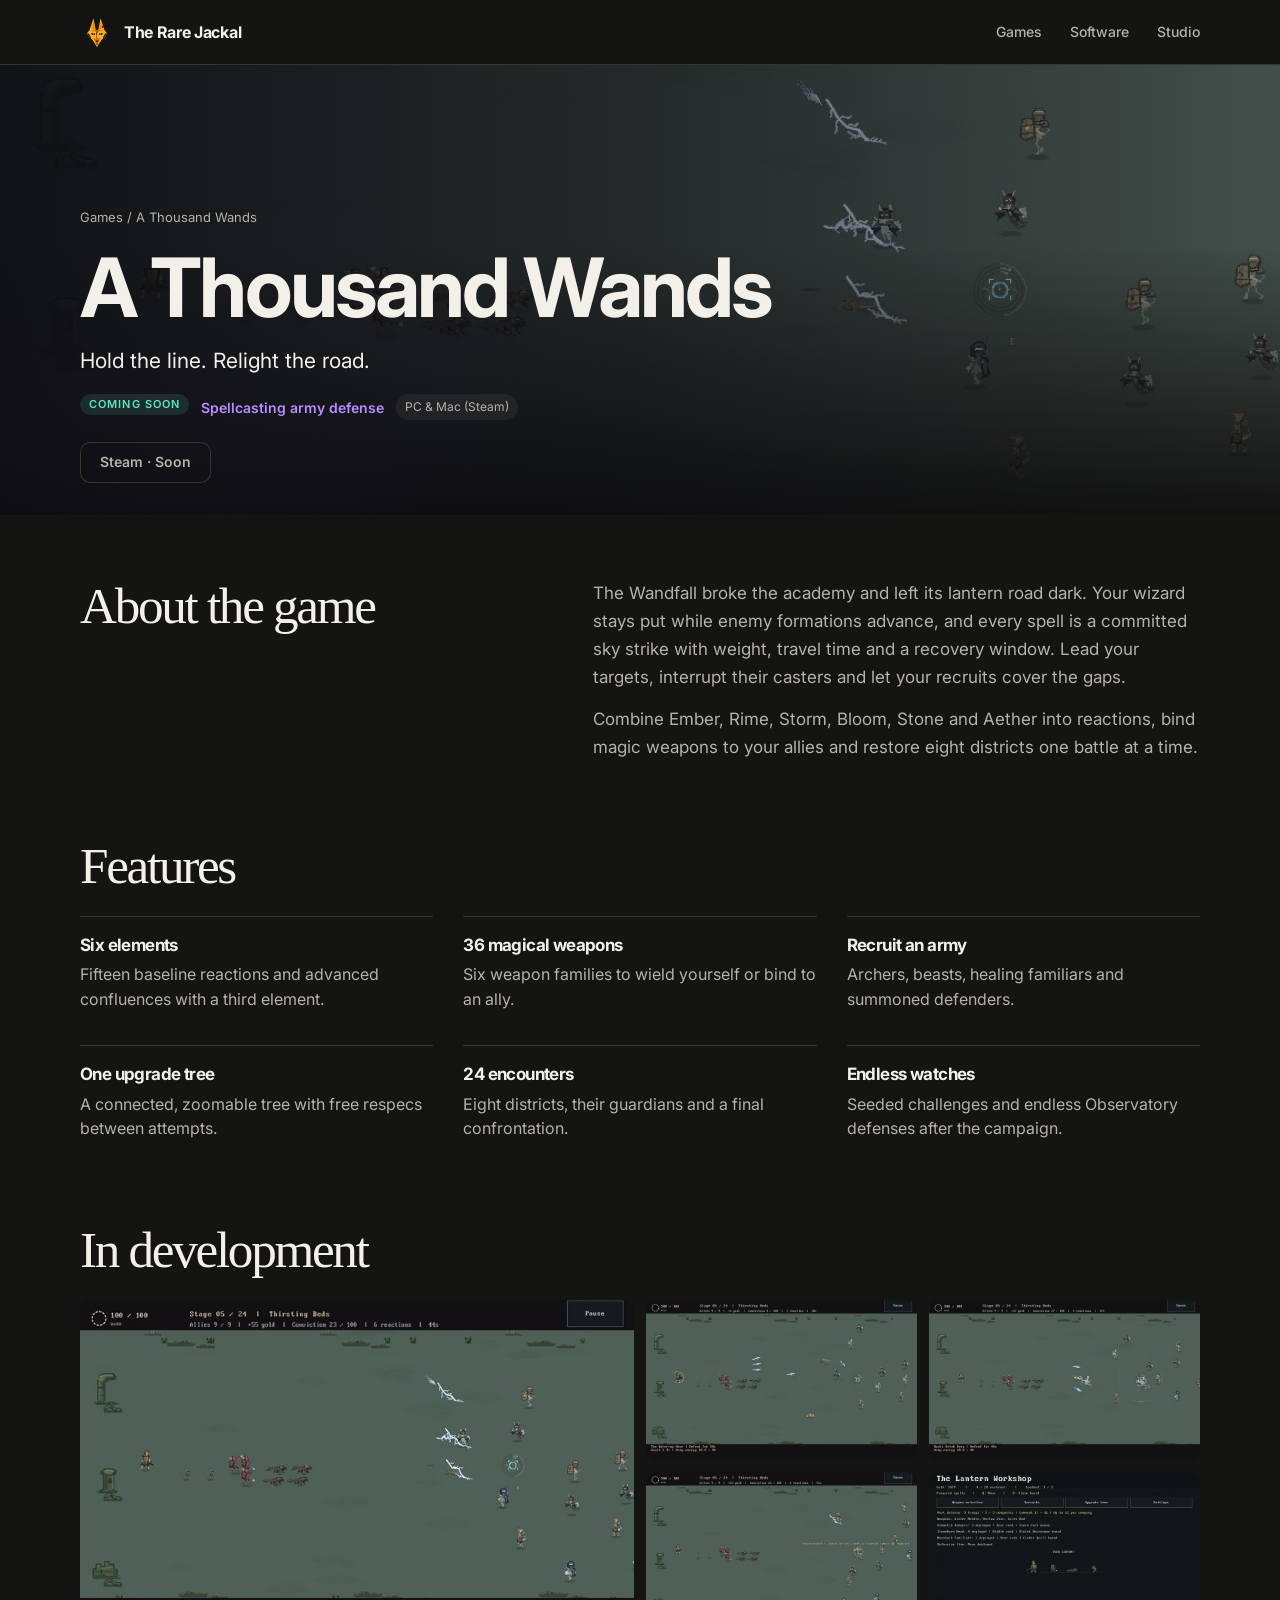
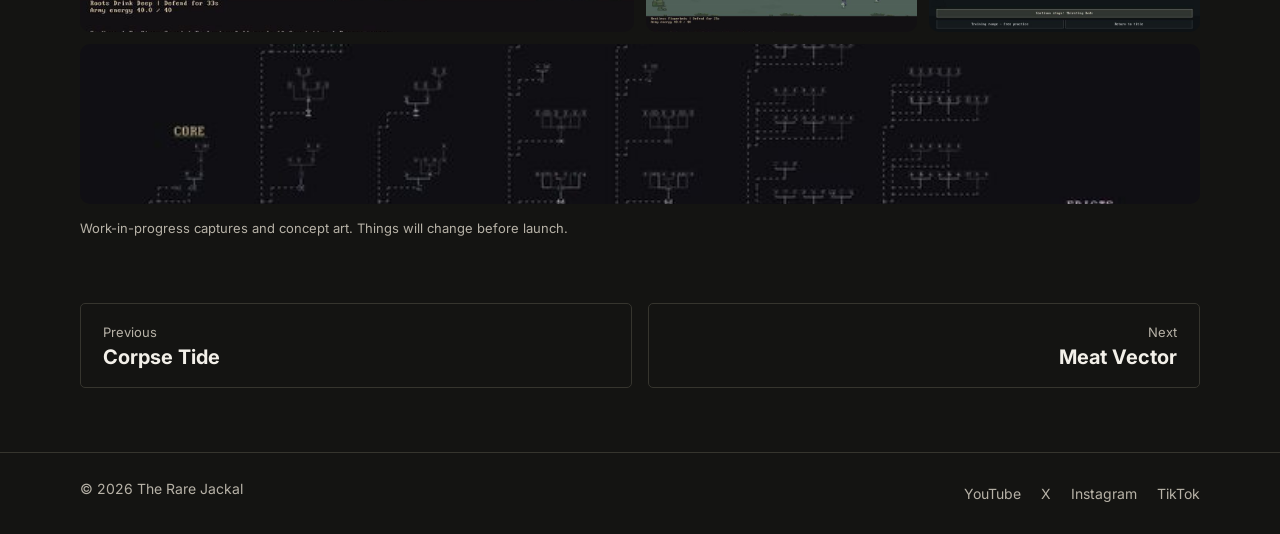
==== commit c625f35b: "Feature JStack alongside games and simplify the studio layout" ====
--- a/games/a-thousand-wands/index.html
+++ b/games/a-thousand-wands/index.html
@@ -21,7 +21,7 @@
 <link rel="preconnect" href="https://fonts.googleapis.com">
 <link rel="preconnect" href="https://fonts.gstatic.com" crossorigin>
 <link href="https://fonts.googleapis.com/css2?family=Inter:wght@400;500;600;700;800&display=swap" rel="stylesheet">
-<link rel="stylesheet" href="../../assets/site.css?v=163b81a1">
+<link rel="stylesheet" href="../../assets/site.css?v=a30017e8">
 </head>
 <body style="--accent:#b98cff">
 <a class="skip" href="#main">Skip to content</a>
@@ -29,9 +29,9 @@
   <div class="wrap">
     <a class="brand" href="../../" aria-label="The Rare Jackal home"><img src="../../assets/mark.svg?v=38f12c35" alt="">The Rare Jackal</a>
     <ul>
-      <li><a href="../../#games">Work</a></li>
+      <li><a href="../../#games">Games</a></li>
+      <li><a href="../../#software">Software</a></li>
       <li><a href="../../#studio">Studio</a></li>
-      <li><a href="#follow">Follow</a></li>
     </ul>
   </div>
 </nav>
@@ -51,17 +51,14 @@
 
 <section class="concept">
   <div class="wrap">
-    <div>
-      <div class="eyebrow">The concept</div>
-      <blockquote style="margin-top:22px">Hold the line. Relight the road.</blockquote>
-    </div>
+    <h2>About the game</h2>
     <div class="copy"><p>The Wandfall broke the academy and left its lantern road dark. Your wizard stays put while enemy formations advance, and every spell is a committed sky strike with weight, travel time and a recovery window. Lead your targets, interrupt their casters and let your recruits cover the gaps.</p><p>Combine Ember, Rime, Storm, Bloom, Stone and Aether into reactions, bind magic weapons to your allies and restore eight districts one battle at a time.</p></div>
   </div>
 </section>
 
 <section style="padding-top:0">
   <div class="wrap">
-    <div class="section-head"><div><div class="eyebrow">What's inside</div><h2>Features</h2></div></div>
+    <div class="section-head"><h2>Features</h2></div>
     <div class="features">
       <div class="feature"><h3>Six elements</h3><p>Fifteen baseline reactions and advanced confluences with a third element.</p></div>
       <div class="feature"><h3>36 magical weapons</h3><p>Six weapon families to wield yourself or bind to an ally.</p></div>
@@ -75,14 +72,14 @@
 
 <section style="padding-top:0">
   <div class="wrap">
-    <div class="section-head"><div><div class="eyebrow">In development</div><h2>In the workshop</h2></div></div>
+    <div class="section-head"><h2>In development</h2></div>
     <div class="gallery">
-      <button type="button"  data-full="../../assets/games/a-thousand-wands/1.jpg?v=a15f27bd" data-cap="Storm magic chaining through the line" aria-label="View screenshot: Storm magic chaining through the line"><img src="../../assets/games/a-thousand-wands/1-t.jpg?v=95685a09" alt="Storm magic chaining through the line" loading="lazy"><figcaption>Storm magic chaining through the line</figcaption></button>
-      <button type="button"  data-full="../../assets/games/a-thousand-wands/2.jpg?v=4aa8e7e7" data-cap="Sky strikes landing ahead of the advance" aria-label="View screenshot: Sky strikes landing ahead of the advance"><img src="../../assets/games/a-thousand-wands/2-t.jpg?v=ef831ac9" alt="Sky strikes landing ahead of the advance" loading="lazy"><figcaption>Sky strikes landing ahead of the advance</figcaption></button>
-      <button type="button"  data-full="../../assets/games/a-thousand-wands/3.jpg?v=a02ba5bd" data-cap="A Nova bursts among the attackers" aria-label="View screenshot: A Nova bursts among the attackers"><img src="../../assets/games/a-thousand-wands/3-t.jpg?v=35e94a0a" alt="A Nova bursts among the attackers" loading="lazy"><figcaption>A Nova bursts among the attackers</figcaption></button>
-      <button type="button"  data-full="../../assets/games/a-thousand-wands/4.jpg?v=c9bb989a" data-cap="Holding the line at Thirsting Beds" aria-label="View screenshot: Holding the line at Thirsting Beds"><img src="../../assets/games/a-thousand-wands/4-t.jpg?v=8a5bd3ea" alt="Holding the line at Thirsting Beds" loading="lazy"><figcaption>Holding the line at Thirsting Beds</figcaption></button>
-      <button type="button"  data-full="../../assets/games/a-thousand-wands/5.jpg?v=7876eee9" data-cap="The Lantern Workshop" aria-label="View screenshot: The Lantern Workshop"><img src="../../assets/games/a-thousand-wands/5-t.jpg?v=035d2315" alt="The Lantern Workshop" loading="lazy"><figcaption>The Lantern Workshop</figcaption></button>
-      <button type="button"  style="grid-column:span 4" data-full="../../assets/games/a-thousand-wands/6.jpg?v=49f3dc6b" data-cap="The upgrade tree" aria-label="View screenshot: The upgrade tree"><img src="../../assets/games/a-thousand-wands/6-t.jpg?v=4da8dfc2" alt="The upgrade tree" loading="lazy"><figcaption>The upgrade tree</figcaption></button>
+      <button type="button"  data-full="../../assets/games/a-thousand-wands/1.jpg?v=a15f27bd" data-cap="Storm magic chaining through the line" aria-label="View screenshot: Storm magic chaining through the line"><img src="../../assets/games/a-thousand-wands/1-t.jpg?v=95685a09" alt="Storm magic chaining through the line" loading="lazy"><span class="caption">Storm magic chaining through the line</span></button>
+      <button type="button"  data-full="../../assets/games/a-thousand-wands/2.jpg?v=4aa8e7e7" data-cap="Sky strikes landing ahead of the advance" aria-label="View screenshot: Sky strikes landing ahead of the advance"><img src="../../assets/games/a-thousand-wands/2-t.jpg?v=ef831ac9" alt="Sky strikes landing ahead of the advance" loading="lazy"><span class="caption">Sky strikes landing ahead of the advance</span></button>
+      <button type="button"  data-full="../../assets/games/a-thousand-wands/3.jpg?v=a02ba5bd" data-cap="A Nova bursts among the attackers" aria-label="View screenshot: A Nova bursts among the attackers"><img src="../../assets/games/a-thousand-wands/3-t.jpg?v=35e94a0a" alt="A Nova bursts among the attackers" loading="lazy"><span class="caption">A Nova bursts among the attackers</span></button>
+      <button type="button"  data-full="../../assets/games/a-thousand-wands/4.jpg?v=c9bb989a" data-cap="Holding the line at Thirsting Beds" aria-label="View screenshot: Holding the line at Thirsting Beds"><img src="../../assets/games/a-thousand-wands/4-t.jpg?v=8a5bd3ea" alt="Holding the line at Thirsting Beds" loading="lazy"><span class="caption">Holding the line at Thirsting Beds</span></button>
+      <button type="button"  data-full="../../assets/games/a-thousand-wands/5.jpg?v=7876eee9" data-cap="The Lantern Workshop" aria-label="View screenshot: The Lantern Workshop"><img src="../../assets/games/a-thousand-wands/5-t.jpg?v=035d2315" alt="The Lantern Workshop" loading="lazy"><span class="caption">The Lantern Workshop</span></button>
+      <button type="button"  style="grid-column:span 4" data-full="../../assets/games/a-thousand-wands/6.jpg?v=49f3dc6b" data-cap="The upgrade tree" aria-label="View screenshot: The upgrade tree"><img src="../../assets/games/a-thousand-wands/6-t.jpg?v=4da8dfc2" alt="The upgrade tree" loading="lazy"><span class="caption">The upgrade tree</span></button>
     </div>
     <div class="wip">Work-in-progress captures and concept art. Things will change before launch.</div>
   </div>
@@ -91,26 +88,12 @@
 <section style="padding-top:0">
   <div class="wrap pager">
     <a href="../../games/corpse-tide/" style="--accent:#ff4b52"><span>Previous</span><b>Corpse Tide</b></a>
-    <a class="rv nxt" href="../../games/meat-vector/" style="--accent:#3fd4e0"><span>Next</span><b>Meat Vector</b></a>
+    <a class="nxt" href="../../games/meat-vector/" style="--accent:#3fd4e0"><span>Next</span><b>Meat Vector</b></a>
   </div>
 </section>
 </main>
 
-<div class="follow" id="follow">
-  <div class="wrap">
-    <div>
-      <h2>Follow the studio</h2>
-      <p>Releases, devlogs, and a look at what’s in progress.</p>
-    </div>
-    <div class="socials">
-      <a class="btn" href="https://www.youtube.com/@RareJackal">YouTube</a>
-      <a class="btn" href="https://x.com/TheRareJackal">X</a>
-      <a class="btn" href="https://www.instagram.com/therarejackaldev/">Instagram</a>
-      <a class="btn" href="https://www.tiktok.com/@rare.jackal">TikTok</a>
-    </div>
-  </div>
-</div>
-<footer>
+<footer id="follow">
   <div class="wrap">
     <span>© 2026 The Rare Jackal</span>
     <nav class="foot-social" aria-label="Social">
@@ -121,6 +104,6 @@
     </nav>
   </div>
 </footer>
-<script src="../../assets/site.js?v=109a6852" defer></script>
+<script src="../../assets/site.js?v=eb383551" defer></script>
 </body>
 </html>
--- a/assets/site.css
+++ b/assets/site.css
@@ -45,37 +45,11 @@
 .chips{display:flex;gap:6px;flex-wrap:wrap}
 .chips span{font-size:12px;padding:3px 9px;background:rgba(255,255,255,.05);color:var(--muted);border-radius:999px}
 
-/* Studio homepage */
-.hero{border-bottom:1px solid var(--line);padding:clamp(52px,8vw,112px) 0}
-.hero .wrap{display:grid;grid-template-columns:minmax(0,1.6fr) minmax(0,1fr);gap:clamp(24px,6vw,88px);align-items:center}
-.hero h1{font-size:clamp(3rem,6.4vw,5.6rem);font-weight:800;letter-spacing:-.075em;margin:18px 0 20px}
-.hero h1 em{font-style:normal;color:var(--amber);display:block}
-.hero .lede{font-size:clamp(1rem,1.7vw,1.22rem);color:var(--muted);max-width:42ch;margin-bottom:26px}
-.mark-wrap{
-  display:grid;place-items:center;aspect-ratio:1;border:1px solid var(--line);
-  border-radius:var(--r);
-  background:radial-gradient(circle,transparent 52%,var(--line) 52.2%,transparent 52.6%),
-             radial-gradient(circle,#332b1d,var(--bg-2) 78%);
-}
-.mark-wrap img{width:65%}
-
 section{padding:64px 0;position:relative}
 .section-head{display:flex;justify-content:space-between;align-items:end;gap:24px;margin-bottom:22px}
 .section-head h2{font-size:clamp(32px,4vw,50px);}
 .section-head p{color:var(--muted);max-width:38ch}
 
-/* spotlight */
-.spot{display:grid;grid-template-columns:minmax(0,1.25fr) minmax(0,1fr);background:var(--bg-2);border:1px solid var(--line);border-radius:var(--r);overflow:hidden}
-.spot .screen{position:relative;background:#000;aspect-ratio:16/9;align-self:stretch;min-width:0;overflow:hidden}
-.spot .screen video{position:absolute;inset:0;width:100%;height:100%;object-fit:contain}
-.spot .play{position:absolute;inset:0;display:grid;place-items:center;background:linear-gradient(transparent 55%,rgba(0,0,0,.45));border:0;cursor:pointer;color:var(--ink)}
-.spot .play i{display:flex;align-items:center;gap:10px;font:600 14px var(--body);font-style:normal;background:rgba(12,12,17,.72);backdrop-filter:blur(8px);padding:10px 18px 10px 12px;border-radius:999px;transition:background .25s}
-.spot .play i::before{content:"";width:26px;height:26px;background:var(--amber);clip-path:polygon(28% 18%,28% 82%,84% 50%)}
-.spot .play:hover i{background:rgba(12,12,17,.92)}
-.spot .body{padding:32px;display:flex;flex-direction:column;gap:10px}
-.spot h3{font-size:36px}
-.spot p{color:var(--muted)}
-.spot .btns{margin-top:auto;padding-top:12px}
 .genre{color:var(--accent);font-weight:600;font-size:14px}
 .when{font-size:13px;color:var(--muted)}
 
@@ -98,20 +72,6 @@
 .card p{color:var(--muted);font-size:16px;line-height:1.55}
 .card .chips{margin-top:auto;padding-top:6px}
 .card.hide{display:none}
-
-/* Studio scope and social links */
-.studio{border-block:1px solid var(--line);background:var(--bg-2)}
-.studio h2,.follow h2{font-size:clamp(2rem,4vw,3rem)}
-.studio-intro p,.disciplines p,.follow p{color:var(--muted);margin-top:10px}
-.studio-intro p{max-width:61ch}
-.disciplines{display:grid;grid-template-columns:repeat(3,minmax(0,1fr));gap:28px;margin-top:32px}
-.disciplines > div{border-top:1px solid var(--line);padding-top:18px}
-.disciplines h3{font-size:1.2rem}
-.follow{padding:48px 0}
-.follow .wrap{display:flex;justify-content:space-between;align-items:center;gap:24px;flex-wrap:wrap}
-.socials{display:flex;gap:8px;flex-wrap:wrap}
-.socials .btn{background:var(--bg-2);border:1px solid var(--line)}
-.socials .btn:hover{border-color:var(--amber)}
 
 footer{padding:24px 0;border-top:1px solid var(--line);color:var(--muted);font-size:14px}
 footer .wrap{display:flex;justify-content:space-between;gap:16px;flex-wrap:wrap}
@@ -134,7 +94,6 @@
 .trailer{background:#000;aspect-ratio:16/9;border-radius:var(--r);overflow:hidden;border:1px solid var(--line)}
 .trailer video{width:100%;height:100%;object-fit:cover}
 .concept .wrap{display:grid;grid-template-columns:.85fr 1.15fr;gap:64px;align-items:start}
-.concept blockquote{font:700 clamp(28px,3.2vw,42px)/1.08 var(--display);text-transform:uppercase;margin-top:16px;padding-left:18px;border-left:4px solid var(--accent)}
 .concept .copy p{color:var(--muted);margin-bottom:14px}
 .features{display:grid;grid-template-columns:repeat(3,1fr);gap:12px}
 .feature{background:var(--bg-2);border:1px solid var(--line);border-radius:12px;padding:18px 20px;border-top:2px solid var(--accent)}
@@ -147,8 +106,8 @@
 .gallery.few button:first-child{grid-column:auto;grid-row:auto}
 .gallery img{width:100%;height:100%;object-fit:cover;transition:transform .5s var(--ease)}
 .gallery button:hover img{transform:scale(1.03)}
-.gallery figcaption{position:absolute;left:0;right:0;bottom:0;padding:24px 12px 10px;font-size:13px;text-align:left;color:var(--ink);background:linear-gradient(transparent,rgba(0,0,0,.75));opacity:0;transition:opacity .3s}
-.gallery button:hover figcaption,.gallery button:focus-visible figcaption{opacity:1}
+.gallery .caption{position:absolute;left:0;right:0;bottom:0;padding:24px 12px 10px;font-size:13px;text-align:left;color:var(--ink);background:linear-gradient(transparent,rgba(0,0,0,.75));opacity:0;transition:opacity .3s}
+.gallery button:hover .caption,.gallery button:focus-visible .caption{opacity:1}
 .wip{font-size:13px;color:var(--muted);margin-top:14px}
 .pager{display:grid;grid-template-columns:1fr 1fr;gap:16px}
 .pager a{display:flex;flex-direction:column;gap:2px;padding:18px 22px;border:1px solid var(--line);border-radius:var(--r);text-decoration:none;transition:border-color .25s}
@@ -171,13 +130,9 @@
   .nav ul{gap:12px}
   .brand{font-size:14px}
   .brand img{width:28px;height:28px}
-  .hero .wrap,.spot,.concept .wrap{grid-template-columns:1fr}
-  .hero .wrap,.concept .wrap{gap:24px}
-  .hero h1{font-size:clamp(2rem,10vw,3.5rem)}
-  .mark-wrap{display:none}
+  .concept .wrap{grid-template-columns:1fr}
+  .concept .wrap{gap:24px}
   .grid,.pager,.features,.disciplines{grid-template-columns:1fr}
-  .spot .body{padding:24px 20px}
-  .spot h3{font-size:30px}
   .section-head{flex-direction:column;align-items:start}
   section{padding:40px 0}
   .ghero{min-height:auto;padding:52px 0 24px}
@@ -186,3 +141,68 @@
 @media (prefers-reduced-motion:reduce){
   *,*::before,*::after{transition:none!important}
 }
+
+
+/* Studio masthead and project index */
+:root { --r: 5px; }
+.home {
+  --bg: #f4f2ec; --bg-2: #ebe8df; --bg-3: #dad6cb; --ink: #24251f;
+  --line: #cdc9bd; --muted: #565950; --amber: #7c4718; --accent: #7c4718;
+}
+.wrap { width: min(1120px, calc(100% - clamp(32px, 8vw, 96px))); }
+.masthead { display: grid; grid-template-columns: 1.4fr 1fr; align-items: end; gap: 36px; padding-block: clamp(32px, 5vw, 68px); }
+.masthead h1, .home h2, .concept h2, .section-head h2 {
+  font-family: Georgia, "Times New Roman", serif; font-weight: 400; letter-spacing: -.045em; line-height: 1.06;
+}
+.masthead h1 { font-size: clamp(3rem, 7.5vw, 6.6rem); }
+.masthead p { max-width: 42ch; color: var(--muted); }
+.release { padding: 0; display: grid; grid-template-columns: minmax(0, 1.65fr) minmax(0, 1fr); background: #242722; color: #faf8ef; }
+.release-art { align-self: center; background: #12130f; }
+.release-art video { width: 100%; aspect-ratio: 16/9; object-fit: contain; }
+.release-copy { padding: clamp(24px, 3vw, 46px); align-self: center; }
+.kind { font: 600 .81rem/1.4 var(--body); letter-spacing: .035em; }
+.release .kind { color: #e7bc83; }
+.release h2 { font-size: clamp(2.5rem, 4.3vw, 4rem); margin: .28em 0; }
+.release h2 small { display: block; font: italic .64em/1.15 Georgia, serif; color: #e6dfcf; }
+.release-copy > p:not(.kind) { color: #dfded6; line-height: 1.5; }
+.release-links { display: flex; flex-wrap: wrap; gap: 0 16px; }
+.release-copy a, .software-entry a { display: inline-block; margin-top: 14px; text-underline-offset: .25em; }
+.software { padding-block: clamp(36px, 5vw, 72px) 0; }
+.software h2, .section-head h2, .concept h2 { font-size: clamp(2.1rem, 4vw, 3.4rem); }
+.software-entry { display: grid; grid-template-columns: auto minmax(0, 1fr) auto; align-items: center; gap: clamp(16px, 3vw, 42px); padding-block: 24px; border-block: 1px solid var(--line); margin-top: 18px; }
+.software-entry + .software-entry { border-top: 0; margin-top: 0; }
+.software-entry img { width: clamp(64px, 9vw, 100px); height: auto; }
+.software-entry h3 { font-size: 1.65rem; margin: 4px 0 8px; }
+.software-entry p { max-width: 58ch; color: var(--muted); }
+.availability { font-size: .9rem; text-align: right; }
+.home .grid { gap: 30px 24px; }
+.home .card { border: 0; border-radius: 0; background: transparent; }
+.home .card .body { padding: 14px 0 0; }
+.home .card h3 { font-size: 1.45rem; }
+.home .card:hover h3 { text-decoration: underline; text-underline-offset: .16em; }
+.home .card .art { border-radius: 3px; }
+.home .tag, .home .chips span { background: transparent; color: var(--muted); padding: 0; }
+.home .tag { text-transform: none; letter-spacing: normal; font-size: .81rem; }
+.home .filters { border: 0; padding: 0; background: transparent; gap: 4px; }
+.home .filters button { border-radius: 3px; min-height: 40px; }
+.home .filters button[aria-pressed=true] { background: var(--ink); color: var(--bg); }
+.feature { background: transparent; border: 0; border-top: 1px solid var(--line); border-radius: 0; padding: 18px 0; }
+.features { gap: 16px 30px; }
+.feature h3, .pager a b { text-transform: none; }
+.feature p { font-size: 1rem; }
+.foot-social a { padding-block: 5px; }
+@media (max-width:760px) {
+  .masthead, .release { grid-template-columns: 1fr; }
+  .masthead { gap: 12px; }
+  .release-copy { padding: 20px; }
+  .software-entry { grid-template-columns: auto minmax(0, 1fr); align-items: start; gap: 12px 16px; }
+  .availability { grid-column: 2; text-align: left; }
+
+  .nav ul { gap: 10px; }
+}
+@media (max-width:400px) {
+  .home .filters { display: grid; grid-template-columns: 1fr 1fr; }
+  .nav .wrap { width: calc(100% - 20px); }
+  .nav ul { font-size: .81rem; }
+  .brand { gap: 4px; }
+}
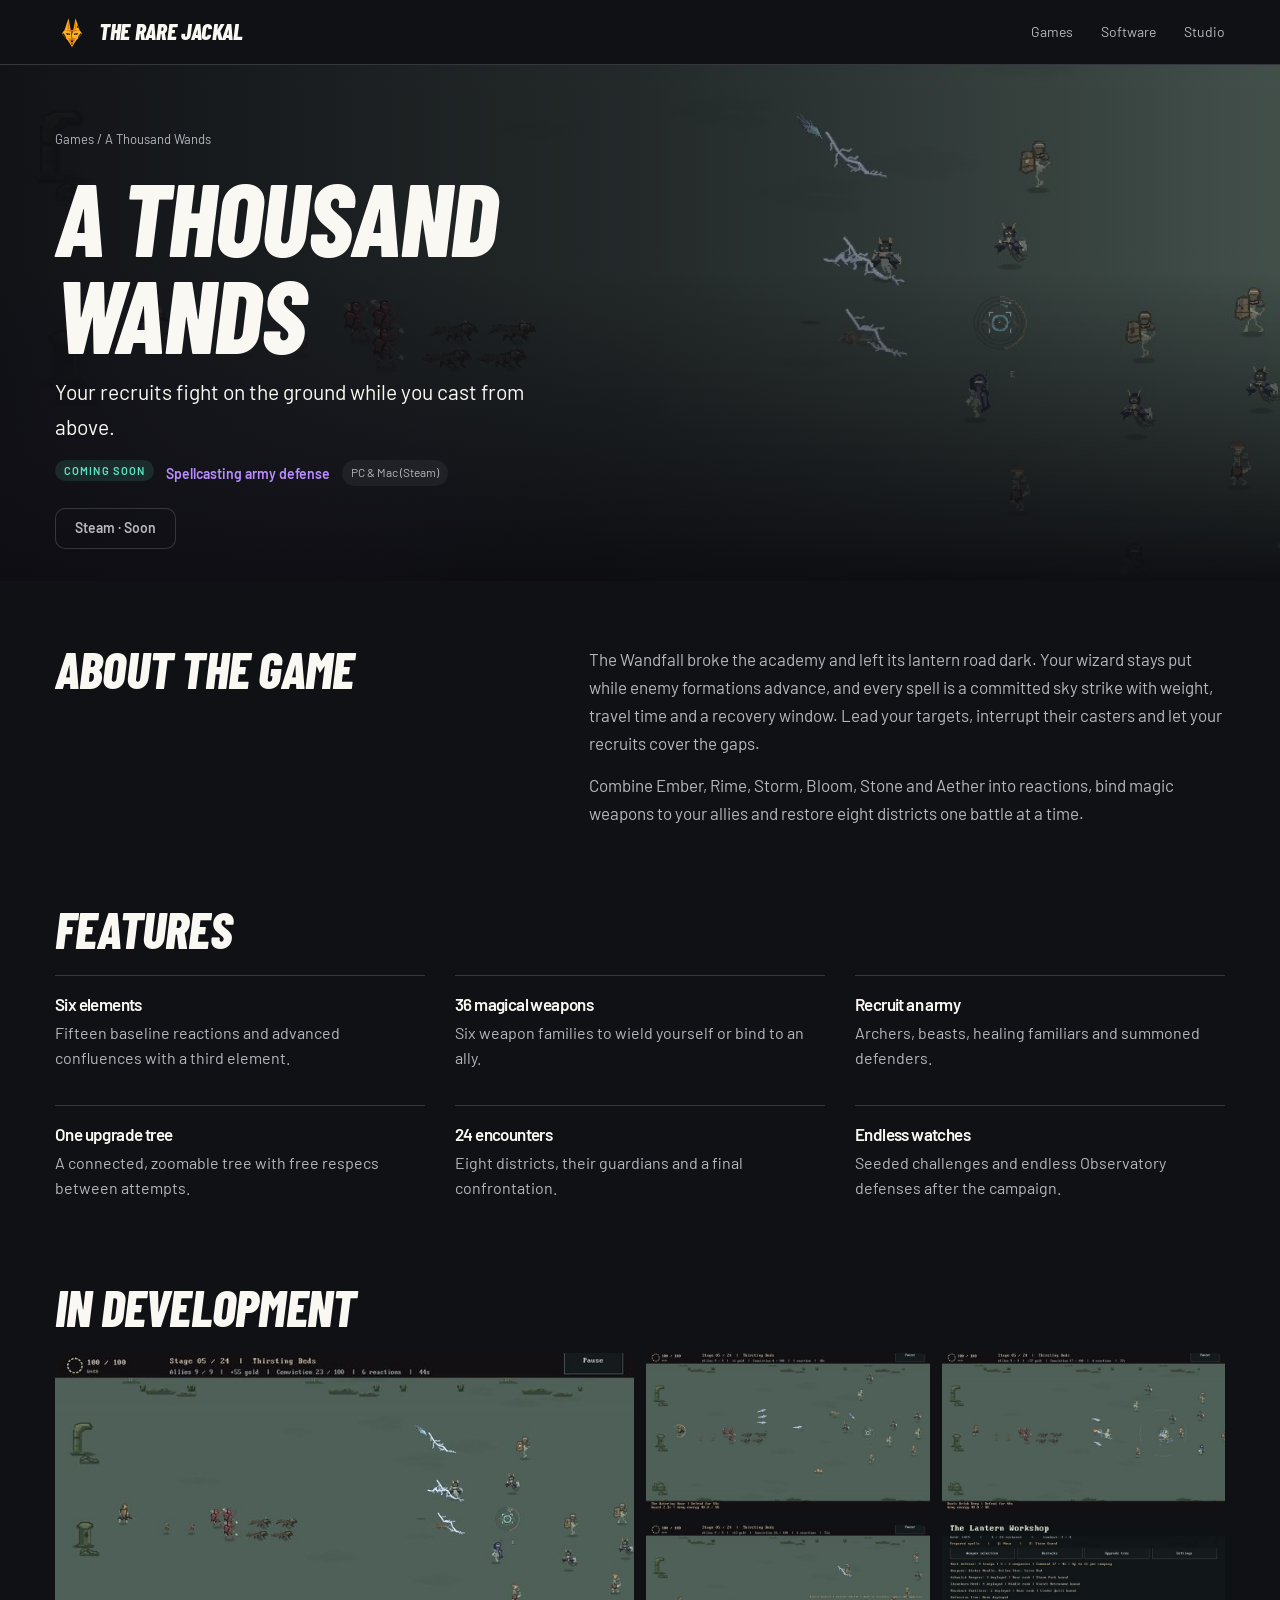
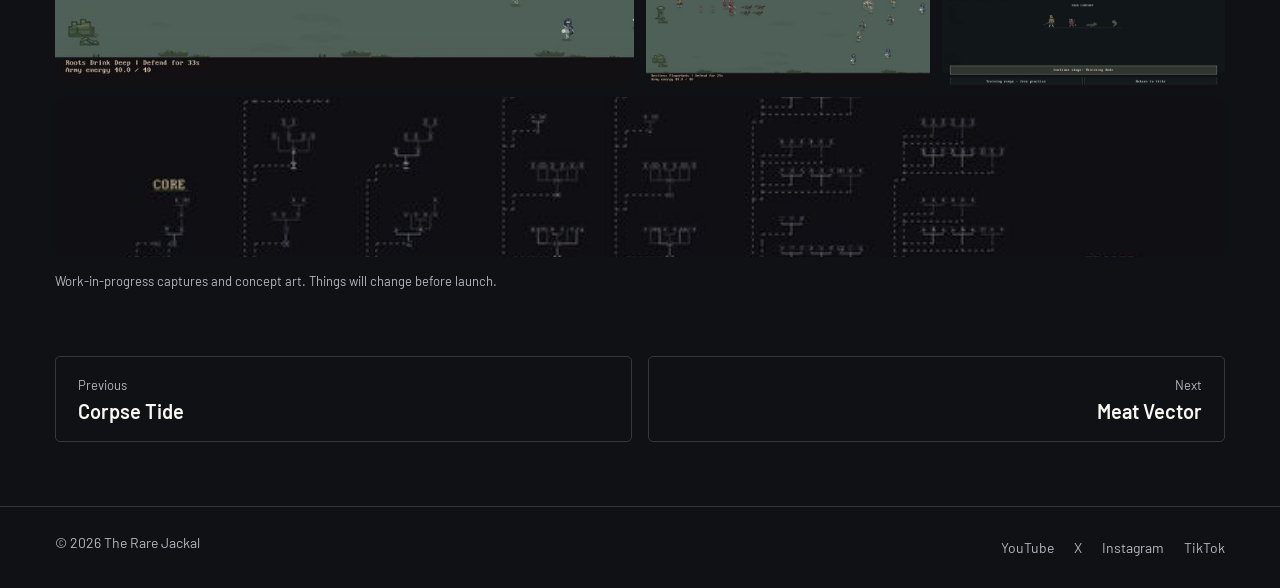
==== commit 765738dc: "Restore a dark studio identity with game artwork and bespoke project copy" ====
--- a/games/a-thousand-wands/index.html
+++ b/games/a-thousand-wands/index.html
@@ -6,7 +6,7 @@
 <title>A Thousand Wands · The Rare Jackal</title>
 <meta name="description" content="A Thousand Wands: Hold the line with sky-cast spells and a recruited army. Mix six elements and restore a shattered academy.">
 <link rel="canonical" href="https://rarejackal.com/games/a-thousand-wands/">
-<meta name="theme-color" content="#141412">
+<meta name="theme-color" content="#101114">
 <meta property="og:type" content="website">
 <meta property="og:site_name" content="The Rare Jackal">
 <meta property="og:title" content="A Thousand Wands · The Rare Jackal">
@@ -18,10 +18,7 @@
 <link rel="icon" href="../../assets/mark.svg?v=38f12c35" type="image/svg+xml">
 <link rel="icon" href="../../assets/icon-512.png?v=ac99771d" type="image/png" sizes="512x512">
 <link rel="apple-touch-icon" href="../../assets/apple-touch-icon.png?v=670f7b81">
-<link rel="preconnect" href="https://fonts.googleapis.com">
-<link rel="preconnect" href="https://fonts.gstatic.com" crossorigin>
-<link href="https://fonts.googleapis.com/css2?family=Inter:wght@400;500;600;700;800&display=swap" rel="stylesheet">
-<link rel="stylesheet" href="../../assets/site.css?v=a30017e8">
+<link rel="stylesheet" href="../../assets/site.css?v=91d76487">
 </head>
 <body style="--accent:#b98cff">
 <a class="skip" href="#main">Skip to content</a>
@@ -42,7 +39,7 @@
     <div class="crumb"><a href="../../#games">Games</a> / A Thousand Wands</div>
     <h1>A Thousand Wands</h1>
     
-    <p class="tagline">Hold the line. Relight the road.</p>
+    <p class="tagline">Your recruits fight on the ground while you cast from above.</p>
     <div class="meta"><span class="tag soon">Coming soon</span><span class="genre">Spellcasting army defense</span><div class="chips"><span>PC &amp; Mac (Steam)</span></div></div>
     <div class="btns"><span class="btn btn-off" aria-disabled="true">Steam · Soon</span></div>
   </div>
--- a/assets/site.css
+++ b/assets/site.css
@@ -1,7 +1,26 @@
+@font-face {
+  font-family: Barlow;
+  src: url("fonts/barlow-regular.ttf") format("truetype");
+  font-weight: 400;
+  font-display: swap;
+}
+@font-face {
+  font-family: Barlow;
+  src: url("fonts/barlow-semibold.ttf") format("truetype");
+  font-weight: 600;
+  font-display: swap;
+}
+@font-face {
+  font-family: "Barlow Condensed";
+  src: url("fonts/barlow-condensed-extrabold-italic.ttf") format("truetype");
+  font-style: italic;
+  font-weight: 800;
+  font-display: swap;
+}
 :root{
-  --bg:#141412; --bg-2:#1b1b18; --bg-3:#262622; --line:#36352e;
-  --ink:#f3f0e9; --muted:#b7b2a7; --amber:#e9ba74; --accent:#e9ba74;
-  --display:"Inter",system-ui,sans-serif; --body:"Inter",system-ui,sans-serif;
+  --bg:#101114; --bg-2:#181a1e; --bg-3:#292b30; --line:#35373c; color-scheme:dark;
+  --ink:#faf8f3; --muted:#b5b7bd; --amber:#ffc164; --accent:#ffc164;
+  --display:"Barlow Condensed","Arial Narrow",sans-serif; --body:"Barlow",system-ui,sans-serif;
   --r:14px; --ease:cubic-bezier(.2,.7,.1,1);
 }
 *{box-sizing:border-box;margin:0;padding:0}
@@ -145,25 +164,40 @@
 
 /* Studio masthead and project index */
 :root { --r: 5px; }
-.home {
-  --bg: #f4f2ec; --bg-2: #ebe8df; --bg-3: #dad6cb; --ink: #24251f;
-  --line: #cdc9bd; --muted: #565950; --amber: #7c4718; --accent: #7c4718;
-}
-.wrap { width: min(1120px, calc(100% - clamp(32px, 8vw, 96px))); }
-.masthead { display: grid; grid-template-columns: 1.4fr 1fr; align-items: end; gap: 36px; padding-block: clamp(32px, 5vw, 68px); }
-.masthead h1, .home h2, .concept h2, .section-head h2 {
-  font-family: Georgia, "Times New Roman", serif; font-weight: 400; letter-spacing: -.045em; line-height: 1.06;
-}
-.masthead h1 { font-size: clamp(3rem, 7.5vw, 6.6rem); }
-.masthead p { max-width: 42ch; color: var(--muted); }
-.release { padding: 0; display: grid; grid-template-columns: minmax(0, 1.65fr) minmax(0, 1fr); background: #242722; color: #faf8ef; }
-.release-art { align-self: center; background: #12130f; }
+
+.wrap { width: min(1170px, calc(100% - clamp(32px, 8vw, 112px))); }
+.brand, .masthead h1, .release h2, .software h2, .section-head h2, .concept h2, .ghero h1 {
+  font: italic 800 1em/.94 var(--display); letter-spacing: -.015em; text-transform: uppercase;
+}
+.brand { font-size: 1.45rem; }
+.nav { background: #101114; }
+.nav a:hover { color: var(--amber); }
+.masthead {
+  position: relative; isolation: isolate; background: #10141d;
+  border-bottom: 1px solid var(--line);
+}
+.masthead::before {
+  content: ""; position: absolute; inset: 0; z-index: -1;
+  background: linear-gradient(90deg, #101114 4%, rgba(16,17,20,.94) 24%, rgba(16,17,20,.3) 60%, rgba(16,17,20,.08)),
+    linear-gradient(0deg, rgba(16,17,20,.85), transparent 22%),
+    url("games/feed-a-black-hole/1.jpg") right center / 80% auto no-repeat;
+}
+.masthead-inner { position: relative; padding-block: clamp(40px, 5vw, 76px); }
+.masthead h1 { font-size: clamp(5.1rem, 8vw, 8rem); line-height: .83; }
+.masthead p { max-width: 33ch; margin: 22px 0; font-size: 1.15rem; line-height: 1.45; }
+.project-links { display: flex; gap: 20px; align-items: center; }
+.project-links a, .release-links a, .art-credit { text-underline-offset: .24em; }
+.project-links a:first-child { background: var(--amber); color: #151312; text-decoration: none; padding: 9px 17px; border-radius: 3px; font-weight: 600; }
+.art-credit { position: absolute; bottom: 18px; right: 0; font-size: .87rem; color: #eee; background:#101114b8; padding:2px 8px; }
+.release { margin-top: clamp(30px, 4vw, 58px); border-block: 1px solid var(--line); }
+.release { padding: 0; display: grid; grid-template-columns: minmax(0, 1.65fr) minmax(0, 1fr); background: var(--bg-2); color: var(--ink); }
+.release-art { align-self: center; background: #0c0d10; }
 .release-art video { width: 100%; aspect-ratio: 16/9; object-fit: contain; }
 .release-copy { padding: clamp(24px, 3vw, 46px); align-self: center; }
 .kind { font: 600 .81rem/1.4 var(--body); letter-spacing: .035em; }
 .release .kind { color: #e7bc83; }
-.release h2 { font-size: clamp(2.5rem, 4.3vw, 4rem); margin: .28em 0; }
-.release h2 small { display: block; font: italic .64em/1.15 Georgia, serif; color: #e6dfcf; }
+.release h2 { font-size: clamp(3rem, 5vw, 5rem); margin: .28em 0; }
+.release h2 small { display: block; font: 600 .32em/1.3 var(--body); color: var(--amber); letter-spacing:.08em; margin-top:8px; }
 .release-copy > p:not(.kind) { color: #dfded6; line-height: 1.5; }
 .release-links { display: flex; flex-wrap: wrap; gap: 0 16px; }
 .release-copy a, .software-entry a { display: inline-block; margin-top: 14px; text-underline-offset: .25em; }
@@ -172,13 +206,13 @@
 .software-entry { display: grid; grid-template-columns: auto minmax(0, 1fr) auto; align-items: center; gap: clamp(16px, 3vw, 42px); padding-block: 24px; border-block: 1px solid var(--line); margin-top: 18px; }
 .software-entry + .software-entry { border-top: 0; margin-top: 0; }
 .software-entry img { width: clamp(64px, 9vw, 100px); height: auto; }
-.software-entry h3 { font-size: 1.65rem; margin: 4px 0 8px; }
+.software-entry h3 { font: 600 2rem/1.1 var(--body); margin: 4px 0 8px; }
 .software-entry p { max-width: 58ch; color: var(--muted); }
 .availability { font-size: .9rem; text-align: right; }
 .home .grid { gap: 30px 24px; }
 .home .card { border: 0; border-radius: 0; background: transparent; }
 .home .card .body { padding: 14px 0 0; }
-.home .card h3 { font-size: 1.45rem; }
+.home .card h3 { font: italic 800 1.9rem/1 var(--display); }
 .home .card:hover h3 { text-decoration: underline; text-underline-offset: .16em; }
 .home .card .art { border-radius: 3px; }
 .home .tag, .home .chips span { background: transparent; color: var(--muted); padding: 0; }
@@ -188,12 +222,17 @@
 .home .filters button[aria-pressed=true] { background: var(--ink); color: var(--bg); }
 .feature { background: transparent; border: 0; border-top: 1px solid var(--line); border-radius: 0; padding: 18px 0; }
 .features { gap: 16px 30px; }
-.feature h3, .pager a b { text-transform: none; }
+.feature h3, .pager a b { font-family: var(--body); text-transform: none; }
 .feature p { font-size: 1rem; }
 .foot-social a { padding-block: 5px; }
 @media (max-width:760px) {
-  .masthead, .release { grid-template-columns: 1fr; }
-  .masthead { gap: 12px; }
+  .release { grid-template-columns: 1fr; }
+  .masthead::before { background-size: auto, auto, cover; background-position: center, center, 55% center; }
+  .masthead::after { content: ""; position: absolute; inset: 0; z-index: -1; background: linear-gradient(90deg, #10111470, #10111430); }
+  .masthead-inner { padding-bottom: 60px; }
+  .art-credit { font-size: .8rem; bottom: 10px; }
+  .brand { font-size: 1.15rem; }
+  .masthead p { max-width: 29ch; }
   .release-copy { padding: 20px; }
   .software-entry { grid-template-columns: auto minmax(0, 1fr); align-items: start; gap: 12px 16px; }
   .availability { grid-column: 2; text-align: left; }
@@ -206,3 +245,5 @@
   .nav ul { font-size: .81rem; }
   .brand { gap: 4px; }
 }
+
+.ghero h1 { font-size: clamp(3.6rem, 8vw, 7.8rem); }
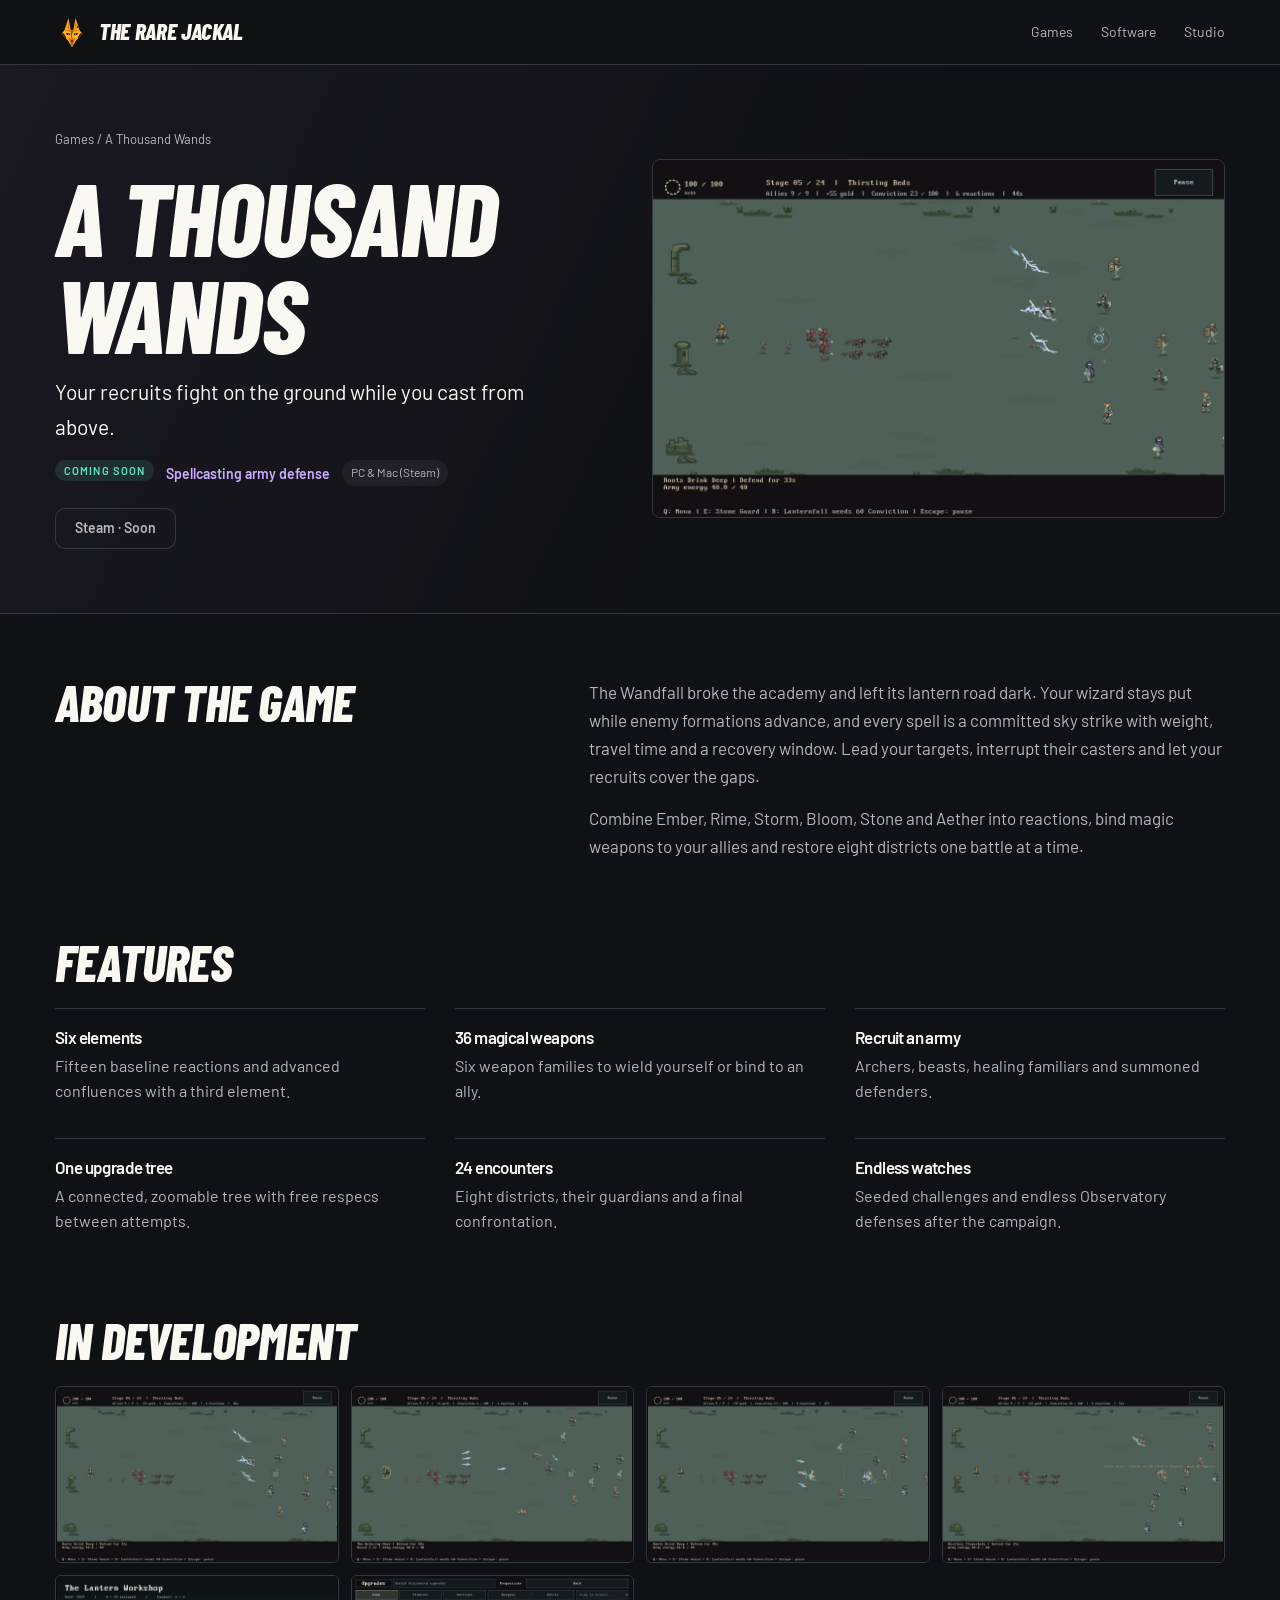
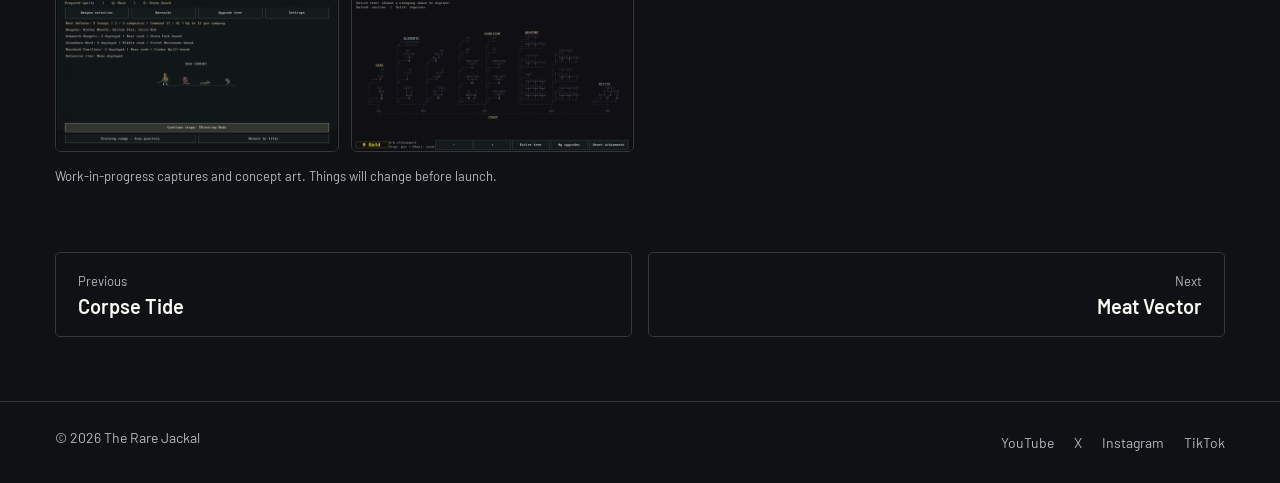
==== commit 6752fc34: "Sharpen the studio masthead and adapt media layouts across devices" ====
--- a/games/a-thousand-wands/index.html
+++ b/games/a-thousand-wands/index.html
@@ -18,7 +18,7 @@
 <link rel="icon" href="../../assets/mark.svg?v=38f12c35" type="image/svg+xml">
 <link rel="icon" href="../../assets/icon-512.png?v=ac99771d" type="image/png" sizes="512x512">
 <link rel="apple-touch-icon" href="../../assets/apple-touch-icon.png?v=670f7b81">
-<link rel="stylesheet" href="../../assets/site.css?v=91d76487">
+<link rel="stylesheet" href="../../assets/site.css?v=9a11821d">
 </head>
 <body style="--accent:#b98cff">
 <a class="skip" href="#main">Skip to content</a>
@@ -34,14 +34,16 @@
 </nav>
 <main id="main">
 <header class="ghero">
-  <div class="bg" style="background-image:url('../../assets/games/a-thousand-wands/1.jpg?v=a15f27bd')"></div>
-  <div class="wrap">
+  <div class="wrap game-intro">
+    <div class="game-summary">
     <div class="crumb"><a href="../../#games">Games</a> / A Thousand Wands</div>
     <h1>A Thousand Wands</h1>
     
     <p class="tagline">Your recruits fight on the ground while you cast from above.</p>
     <div class="meta"><span class="tag soon">Coming soon</span><span class="genre">Spellcasting army defense</span><div class="chips"><span>PC &amp; Mac (Steam)</span></div></div>
     <div class="btns"><span class="btn btn-off" aria-disabled="true">Steam · Soon</span></div>
+    </div>
+    <figure class="game-preview"><img src="../../assets/games/a-thousand-wands/1.jpg?v=a15f27bd" alt="Storm magic chaining through the line"></figure>
   </div>
 </header>
 
@@ -71,12 +73,12 @@
   <div class="wrap">
     <div class="section-head"><h2>In development</h2></div>
     <div class="gallery">
-      <button type="button"  data-full="../../assets/games/a-thousand-wands/1.jpg?v=a15f27bd" data-cap="Storm magic chaining through the line" aria-label="View screenshot: Storm magic chaining through the line"><img src="../../assets/games/a-thousand-wands/1-t.jpg?v=95685a09" alt="Storm magic chaining through the line" loading="lazy"><span class="caption">Storm magic chaining through the line</span></button>
-      <button type="button"  data-full="../../assets/games/a-thousand-wands/2.jpg?v=4aa8e7e7" data-cap="Sky strikes landing ahead of the advance" aria-label="View screenshot: Sky strikes landing ahead of the advance"><img src="../../assets/games/a-thousand-wands/2-t.jpg?v=ef831ac9" alt="Sky strikes landing ahead of the advance" loading="lazy"><span class="caption">Sky strikes landing ahead of the advance</span></button>
-      <button type="button"  data-full="../../assets/games/a-thousand-wands/3.jpg?v=a02ba5bd" data-cap="A Nova bursts among the attackers" aria-label="View screenshot: A Nova bursts among the attackers"><img src="../../assets/games/a-thousand-wands/3-t.jpg?v=35e94a0a" alt="A Nova bursts among the attackers" loading="lazy"><span class="caption">A Nova bursts among the attackers</span></button>
-      <button type="button"  data-full="../../assets/games/a-thousand-wands/4.jpg?v=c9bb989a" data-cap="Holding the line at Thirsting Beds" aria-label="View screenshot: Holding the line at Thirsting Beds"><img src="../../assets/games/a-thousand-wands/4-t.jpg?v=8a5bd3ea" alt="Holding the line at Thirsting Beds" loading="lazy"><span class="caption">Holding the line at Thirsting Beds</span></button>
-      <button type="button"  data-full="../../assets/games/a-thousand-wands/5.jpg?v=7876eee9" data-cap="The Lantern Workshop" aria-label="View screenshot: The Lantern Workshop"><img src="../../assets/games/a-thousand-wands/5-t.jpg?v=035d2315" alt="The Lantern Workshop" loading="lazy"><span class="caption">The Lantern Workshop</span></button>
-      <button type="button"  style="grid-column:span 4" data-full="../../assets/games/a-thousand-wands/6.jpg?v=49f3dc6b" data-cap="The upgrade tree" aria-label="View screenshot: The upgrade tree"><img src="../../assets/games/a-thousand-wands/6-t.jpg?v=4da8dfc2" alt="The upgrade tree" loading="lazy"><span class="caption">The upgrade tree</span></button>
+      <button type="button" data-full="../../assets/games/a-thousand-wands/1.jpg?v=a15f27bd" data-cap="Storm magic chaining through the line" aria-label="View screenshot: Storm magic chaining through the line"><picture><source media="(min-resolution: 1.5dppx), (min-width: 65rem)" srcset="../../assets/games/a-thousand-wands/1.jpg?v=a15f27bd"><img src="../../assets/games/a-thousand-wands/1-t.jpg?v=95685a09" alt="Storm magic chaining through the line" loading="lazy"></picture><span class="caption">Storm magic chaining through the line</span></button>
+      <button type="button" data-full="../../assets/games/a-thousand-wands/2.jpg?v=4aa8e7e7" data-cap="Sky strikes landing ahead of the advance" aria-label="View screenshot: Sky strikes landing ahead of the advance"><picture><source media="(min-resolution: 1.5dppx), (min-width: 65rem)" srcset="../../assets/games/a-thousand-wands/2.jpg?v=4aa8e7e7"><img src="../../assets/games/a-thousand-wands/2-t.jpg?v=ef831ac9" alt="Sky strikes landing ahead of the advance" loading="lazy"></picture><span class="caption">Sky strikes landing ahead of the advance</span></button>
+      <button type="button" data-full="../../assets/games/a-thousand-wands/3.jpg?v=a02ba5bd" data-cap="A Nova bursts among the attackers" aria-label="View screenshot: A Nova bursts among the attackers"><picture><source media="(min-resolution: 1.5dppx), (min-width: 65rem)" srcset="../../assets/games/a-thousand-wands/3.jpg?v=a02ba5bd"><img src="../../assets/games/a-thousand-wands/3-t.jpg?v=35e94a0a" alt="A Nova bursts among the attackers" loading="lazy"></picture><span class="caption">A Nova bursts among the attackers</span></button>
+      <button type="button" data-full="../../assets/games/a-thousand-wands/4.jpg?v=c9bb989a" data-cap="Holding the line at Thirsting Beds" aria-label="View screenshot: Holding the line at Thirsting Beds"><picture><source media="(min-resolution: 1.5dppx), (min-width: 65rem)" srcset="../../assets/games/a-thousand-wands/4.jpg?v=c9bb989a"><img src="../../assets/games/a-thousand-wands/4-t.jpg?v=8a5bd3ea" alt="Holding the line at Thirsting Beds" loading="lazy"></picture><span class="caption">Holding the line at Thirsting Beds</span></button>
+      <button type="button" data-full="../../assets/games/a-thousand-wands/5.jpg?v=7876eee9" data-cap="The Lantern Workshop" aria-label="View screenshot: The Lantern Workshop"><picture><source media="(min-resolution: 1.5dppx), (min-width: 65rem)" srcset="../../assets/games/a-thousand-wands/5.jpg?v=7876eee9"><img src="../../assets/games/a-thousand-wands/5-t.jpg?v=035d2315" alt="The Lantern Workshop" loading="lazy"></picture><span class="caption">The Lantern Workshop</span></button>
+      <button type="button" data-full="../../assets/games/a-thousand-wands/6.jpg?v=49f3dc6b" data-cap="The upgrade tree" aria-label="View screenshot: The upgrade tree"><picture><source media="(min-resolution: 1.5dppx), (min-width: 65rem)" srcset="../../assets/games/a-thousand-wands/6.jpg?v=49f3dc6b"><img src="../../assets/games/a-thousand-wands/6-t.jpg?v=4da8dfc2" alt="The upgrade tree" loading="lazy"></picture><span class="caption">The upgrade tree</span></button>
     </div>
     <div class="wip">Work-in-progress captures and concept art. Things will change before launch.</div>
   </div>
@@ -101,6 +103,6 @@
     </nav>
   </div>
 </footer>
-<script src="../../assets/site.js?v=eb383551" defer></script>
+<script src="../../assets/site.js?v=40baa9c7" defer></script>
 </body>
 </html>
--- a/assets/site.css
+++ b/assets/site.css
@@ -25,7 +25,7 @@
 }
 *{box-sizing:border-box;margin:0;padding:0}
 
-body{background:var(--bg);color:var(--ink);font:400 17px/1.65 var(--body);-webkit-font-smoothing:antialiased;overflow-x:hidden}
+body{background:var(--bg);color:var(--ink);font:400 17px/1.65 var(--body);-webkit-font-smoothing:antialiased}
 a{color:inherit}
 img,video,svg{display:block;max-width:100%}
 :focus-visible{outline:2px solid var(--accent);outline-offset:3px}
@@ -69,7 +69,7 @@
 .section-head h2{font-size:clamp(32px,4vw,50px);}
 .section-head p{color:var(--muted);max-width:38ch}
 
-.genre{color:var(--accent);font-weight:600;font-size:14px}
+.genre{color:color-mix(in srgb,var(--accent) 72%,white);font-weight:600;font-size:14px}
 .when{font-size:13px;color:var(--muted)}
 
 /* filters */
@@ -99,10 +99,10 @@
 .foot-social a:hover{color:var(--ink)}
 
 /* game page */
-.ghero{position:relative;min-height:min(50svh,480px);display:flex;align-items:flex-end;padding:64px 0 32px;overflow:hidden}
-.ghero .bg{position:absolute;inset:0;background-size:cover;background-position:center;-webkit-mask-image:linear-gradient(to bottom,#000 40%,transparent 100%);mask-image:linear-gradient(to bottom,#000 40%,transparent 100%)}
-.ghero::before{content:"";position:absolute;inset:0;z-index:1;background:linear-gradient(90deg,rgba(12,12,17,.92) 0%,rgba(12,12,17,.65) 50%,rgba(12,12,17,.2) 100%),radial-gradient(60% 55% at 0% 80%,color-mix(in srgb,var(--accent) 18%,transparent),transparent 70%)}
-.ghero .wrap{position:relative;z-index:2}
+.ghero{padding-block:clamp(32px,5vw,76px);border-bottom:1px solid var(--line);background:linear-gradient(115deg,color-mix(in srgb,var(--accent) 6%,var(--bg)),var(--bg) 62%)}
+.game-intro{display:grid;grid-template-columns:minmax(0,1fr) minmax(0,1.05fr);align-items:center;gap:clamp(24px,4vw,64px)}
+.game-preview{justify-self:center;max-width:100%;overflow:hidden;border:1px solid var(--line);border-radius:8px;background:#090a0b}
+.game-preview img{width:auto;height:auto;max-width:100%;max-height:400px}
 .crumb{font-size:13px;color:var(--muted);margin-bottom:18px}
 .crumb a{text-decoration:none;color:var(--muted)}
 .crumb a:hover{color:var(--ink)}
@@ -118,13 +118,10 @@
 .feature{background:var(--bg-2);border:1px solid var(--line);border-radius:12px;padding:18px 20px;border-top:2px solid var(--accent)}
 .feature h3{font:700 17px/1.25 var(--display);text-transform:uppercase;margin-bottom:6px}
 .feature p{font-size:15px;color:var(--muted);line-height:1.55}
-.gallery{display:grid;grid-template-columns:repeat(4,1fr);grid-auto-rows:clamp(120px,12.5vw,165px);gap:12px}
-.gallery button{position:relative;border:0;padding:0;background:#000;cursor:zoom-in;overflow:hidden;border-radius:10px}
-.gallery button:first-child{grid-column:span 2;grid-row:span 2}
-.gallery.few{grid-template-columns:1fr 1fr;grid-auto-rows:clamp(180px,26vw,320px)}
-.gallery.few button:first-child{grid-column:auto;grid-row:auto}
-.gallery img{width:100%;height:100%;object-fit:cover;transition:transform .5s var(--ease)}
-.gallery button:hover img{transform:scale(1.03)}
+.gallery{display:grid;grid-template-columns:repeat(auto-fit,minmax(min(100%,235px),1fr));gap:12px}
+.gallery button{min-width:0;aspect-ratio:16/10;position:relative;border:1px solid var(--line);background:#0a0b0e;cursor:zoom-in;border-radius:6px;overflow:hidden}
+.gallery picture,.gallery img{width:100%;height:100%;display:block}
+.gallery img{object-fit:contain}
 .gallery .caption{position:absolute;left:0;right:0;bottom:0;padding:24px 12px 10px;font-size:13px;text-align:left;color:var(--ink);background:linear-gradient(transparent,rgba(0,0,0,.75));opacity:0;transition:opacity .3s}
 .gallery button:hover .caption,.gallery button:focus-visible .caption{opacity:1}
 .wip{font-size:13px;color:var(--muted);margin-top:14px}
@@ -135,16 +132,15 @@
 .pager a b{font:700 20px var(--display);text-transform:uppercase}
 .pager a.nxt{text-align:right;align-items:flex-end}
 
-/* lightbox */
-.lb{position:fixed;inset:0;z-index:150;background:rgba(5,5,8,.94);display:none;align-items:center;justify-content:center;padding:60px 70px}
-.lb.open{display:flex}
-.lb img{max-width:100%;max-height:100%;object-fit:contain;border-radius:8px}
-.lb p{position:absolute;bottom:18px;left:0;right:0;text-align:center;color:var(--muted);font-size:14px}
-.lb button{position:absolute;background:rgba(255,255,255,.08);border:0;color:var(--ink);width:44px;height:44px;font-size:20px;cursor:pointer;border-radius:999px}
-.lb button:hover{background:rgba(255,255,255,.18)}
-.lb .x{top:16px;right:16px}.lb .pv{left:12px;top:50%}.lb .nx{right:12px;top:50%}
-
-@media (max-width:980px){.grid{grid-template-columns:1fr 1fr}.features{grid-template-columns:1fr 1fr}.gallery{grid-template-columns:1fr 1fr;grid-auto-rows:clamp(110px,26vw,200px)}.gallery button{grid-column:auto!important}.gallery:not(.few) button:first-child{grid-column:span 2!important}}
+/* Screenshot viewer */
+.lb{padding:0;border:0;max-width:none;max-height:none;width:100%;height:100%;height:100dvh;background:#0b0c10;color:var(--ink)}
+.lb::backdrop{background:#0b0c10}
+.lb[open]{display:grid;grid-template-rows:auto minmax(0,1fr) auto;gap:12px;padding: max(12px,env(safe-area-inset-top)) max(16px,env(safe-area-inset-right)) max(12px,env(safe-area-inset-bottom)) max(16px,env(safe-area-inset-left))}
+.lb img{align-self:center;justify-self:center;width:auto;height:auto;max-width:100%;max-height:100%;object-fit:contain}
+.lb .x{justify-self:end}
+.lb button{min-width:44px;min-height:44px;border-radius:5px;color:var(--ink);background:var(--bg-3);border:1px solid var(--line);font-size:1.25rem;cursor:pointer}
+.lb footer{display:grid;grid-template-columns:auto 1fr auto;align-items:center;gap:12px;padding:8px 0 0;text-align:center}
+@media (max-width:980px){.grid,.features{grid-template-columns:repeat(2,minmax(0,1fr))}}
 @media (max-width:760px){
   .nav ul{gap:12px}
   .brand{font-size:14px}
@@ -154,8 +150,8 @@
   .grid,.pager,.features,.disciplines{grid-template-columns:1fr}
   .section-head{flex-direction:column;align-items:start}
   section{padding:40px 0}
-  .ghero{min-height:auto;padding:52px 0 24px}
-  .lb{padding:56px 8px}
+  .game-intro{grid-template-columns:1fr}
+  .game-preview img{max-height:340px}
 }
 @media (prefers-reduced-motion:reduce){
   *,*::before,*::after{transition:none!important}
@@ -172,23 +168,16 @@
 .brand { font-size: 1.45rem; }
 .nav { background: #101114; }
 .nav a:hover { color: var(--amber); }
-.masthead {
-  position: relative; isolation: isolate; background: #10141d;
-  border-bottom: 1px solid var(--line);
-}
-.masthead::before {
-  content: ""; position: absolute; inset: 0; z-index: -1;
-  background: linear-gradient(90deg, #101114 4%, rgba(16,17,20,.94) 24%, rgba(16,17,20,.3) 60%, rgba(16,17,20,.08)),
-    linear-gradient(0deg, rgba(16,17,20,.85), transparent 22%),
-    url("games/feed-a-black-hole/1.jpg") right center / 80% auto no-repeat;
-}
-.masthead-inner { position: relative; padding-block: clamp(40px, 5vw, 76px); }
+.masthead { overflow:hidden; border-bottom:1px solid var(--line); background:linear-gradient(112deg,#101114 20%,#19191a 72%,#212022); }
+.masthead-inner { display:grid; grid-template-columns:minmax(0,1.12fr) minmax(0,.88fr); align-items:center; gap:clamp(18px,4vw,60px); padding-block:clamp(32px,5vw,72px); }
+.studio-emblem { position:relative; isolation:isolate; display:grid; place-items:center; }
+.studio-emblem::before { content:""; position:absolute; z-index:-1; width:86%; aspect-ratio:1; border:1px solid #bdb2a526; transform:rotate(-12deg) skew(-12deg); background:linear-gradient(145deg,#a7947321,transparent 62%); }
+.studio-emblem img { width:min(100%,380px); height:auto; filter:drop-shadow(0 18px 17px #09090b85); }
 .masthead h1 { font-size: clamp(5.1rem, 8vw, 8rem); line-height: .83; }
 .masthead p { max-width: 33ch; margin: 22px 0; font-size: 1.15rem; line-height: 1.45; }
-.project-links { display: flex; gap: 20px; align-items: center; }
-.project-links a, .release-links a, .art-credit { text-underline-offset: .24em; }
+.project-links { display: flex; flex-wrap:wrap; gap: 20px; align-items: center; }
+.project-links a, .release-links a { text-underline-offset: .24em; }
 .project-links a:first-child { background: var(--amber); color: #151312; text-decoration: none; padding: 9px 17px; border-radius: 3px; font-weight: 600; }
-.art-credit { position: absolute; bottom: 18px; right: 0; font-size: .87rem; color: #eee; background:#101114b8; padding:2px 8px; }
 .release { margin-top: clamp(30px, 4vw, 58px); border-block: 1px solid var(--line); }
 .release { padding: 0; display: grid; grid-template-columns: minmax(0, 1.65fr) minmax(0, 1fr); background: var(--bg-2); color: var(--ink); }
 .release-art { align-self: center; background: #0c0d10; }
@@ -218,7 +207,7 @@
 .home .tag, .home .chips span { background: transparent; color: var(--muted); padding: 0; }
 .home .tag { text-transform: none; letter-spacing: normal; font-size: .81rem; }
 .home .filters { border: 0; padding: 0; background: transparent; gap: 4px; }
-.home .filters button { border-radius: 3px; min-height: 40px; }
+.home .filters button { border-radius: 3px; min-height: 44px; }
 .home .filters button[aria-pressed=true] { background: var(--ink); color: var(--bg); }
 .feature { background: transparent; border: 0; border-top: 1px solid var(--line); border-radius: 0; padding: 18px 0; }
 .features { gap: 16px 30px; }
@@ -227,10 +216,6 @@
 .foot-social a { padding-block: 5px; }
 @media (max-width:760px) {
   .release { grid-template-columns: 1fr; }
-  .masthead::before { background-size: auto, auto, cover; background-position: center, center, 55% center; }
-  .masthead::after { content: ""; position: absolute; inset: 0; z-index: -1; background: linear-gradient(90deg, #10111470, #10111430); }
-  .masthead-inner { padding-bottom: 60px; }
-  .art-credit { font-size: .8rem; bottom: 10px; }
   .brand { font-size: 1.15rem; }
   .masthead p { max-width: 29ch; }
   .release-copy { padding: 20px; }
@@ -247,3 +232,29 @@
 }
 
 .ghero h1 { font-size: clamp(3.6rem, 8vw, 7.8rem); }
+
+.nav ul a { display:inline-flex; min-height:44px; align-items:center; }
+.release { border:1px solid var(--line); border-radius:8px; overflow:hidden; }
+.release-links a { min-height:44px; display:inline-flex; align-items:center; }
+.home .card .art { border:1px solid var(--line); border-radius:6px; }
+.home .card:focus-visible .art,.home .card:hover .art { border-color:var(--amber); }
+.trailer { max-width:960px; margin-inline:auto; }
+.trailer video { object-fit:contain; }
+@media (max-width:600px) {
+  .masthead-inner { grid-template-columns:minmax(0,1fr) minmax(0,.52fr); gap:0; }
+  .studio-copy { display:contents; }
+  .masthead h1 { grid-area:1/1; font-size:clamp(3.9rem,14vw,5.1rem); }
+  .studio-emblem { grid-area:1/2; }
+  .masthead p,.project-links { grid-column:1/-1; }
+  .gallery { grid-template-columns:repeat(2,minmax(0,1fr));gap:8px; }
+  .game-preview img { max-height:none; }
+}
+@media (max-width:340px) {
+  .nav .wrap { flex-wrap:wrap; height:auto; min-height:52px; column-gap:6px; }
+  .nav ul { gap:7px; }
+  .project-links { gap:14px; }
+}
+@media (max-height:480px) and (orientation:landscape) {
+  .nav { position:static; }
+  [id] { scroll-margin-top:8px; }
+}
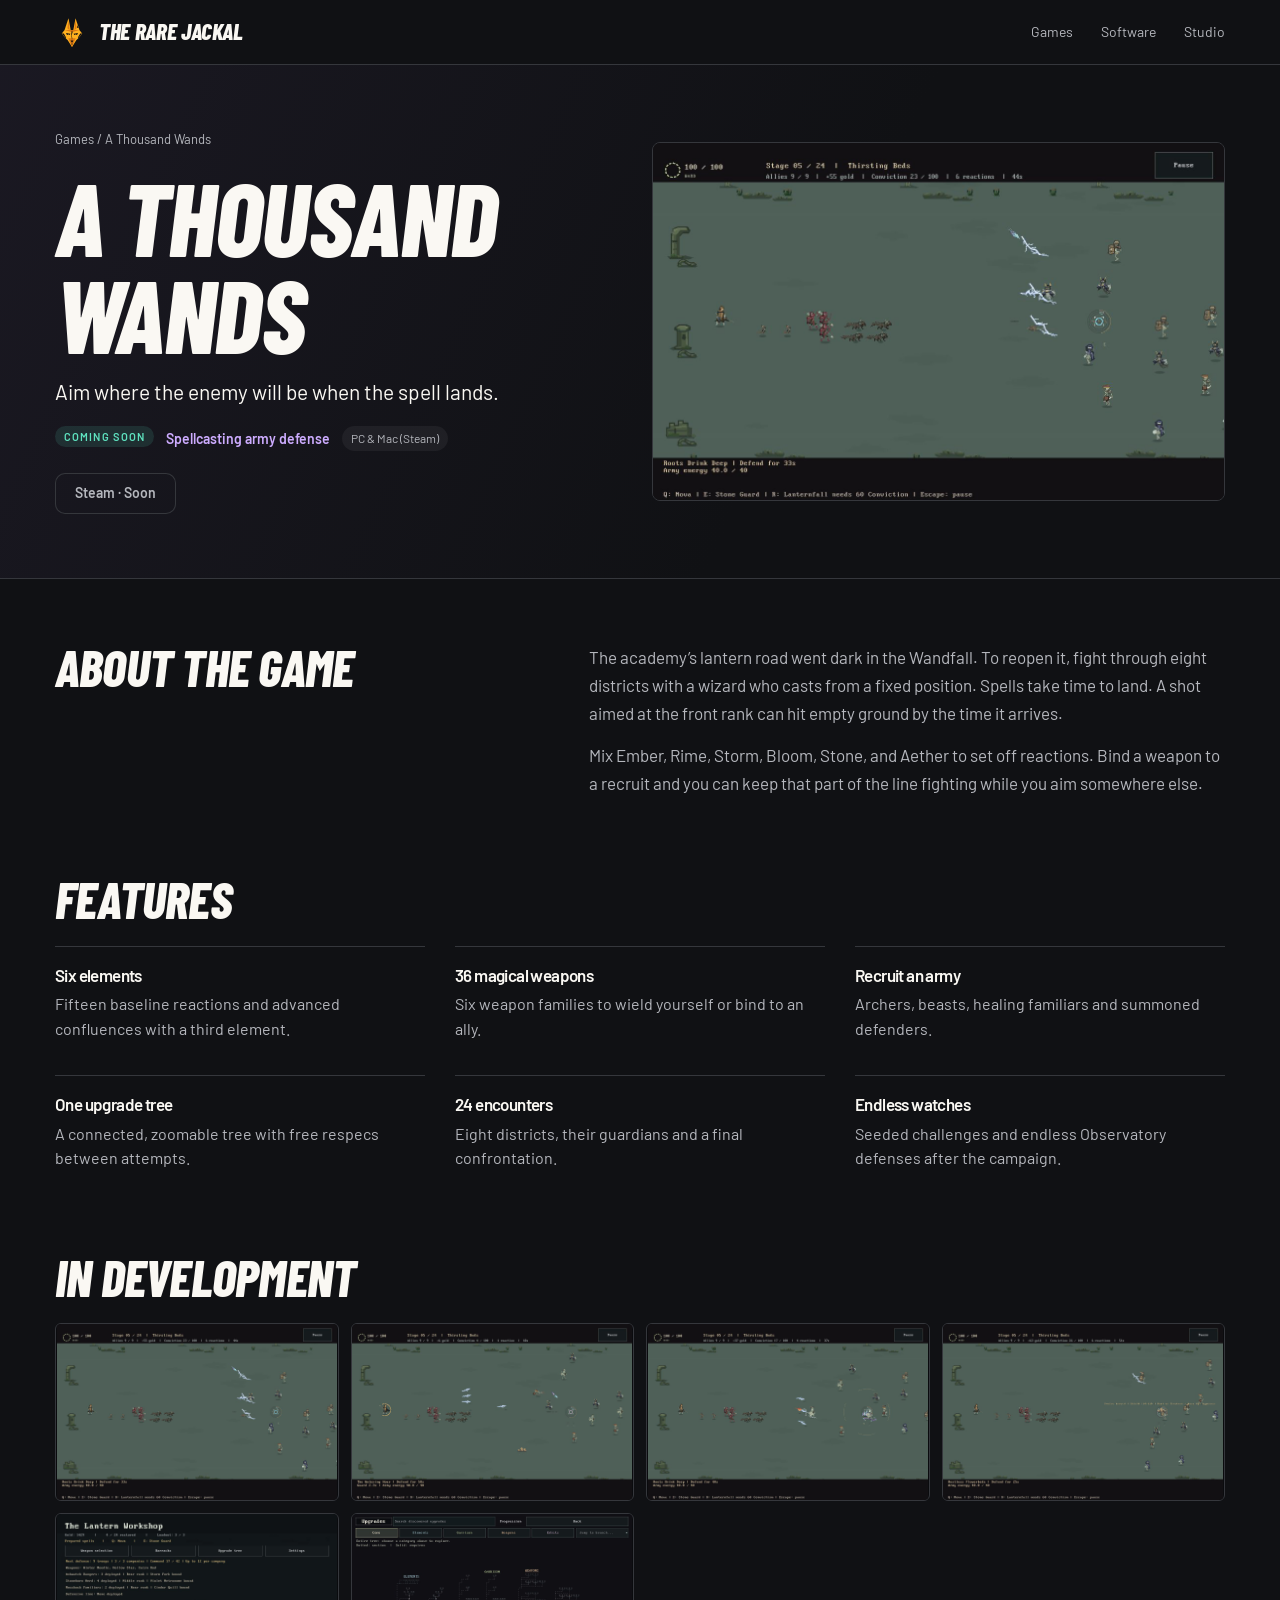
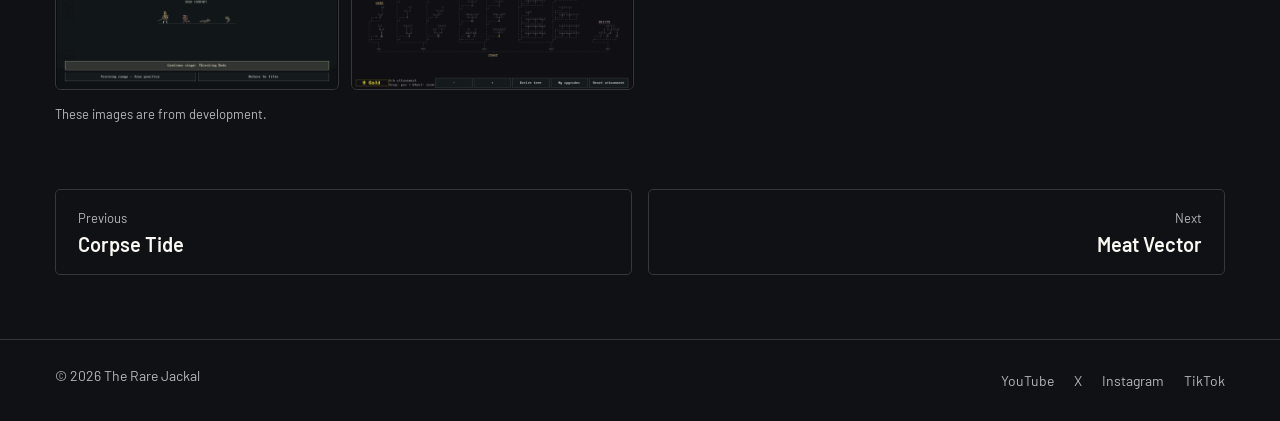
==== commit 46cb6982: "Write studio and project descriptions in the solo developer’s voice" ====
--- a/games/a-thousand-wands/index.html
+++ b/games/a-thousand-wands/index.html
@@ -4,13 +4,13 @@
 <meta charset="utf-8">
 <meta name="viewport" content="width=device-width, initial-scale=1">
 <title>A Thousand Wands · The Rare Jackal</title>
-<meta name="description" content="A Thousand Wands: Hold the line with sky-cast spells and a recruited army. Mix six elements and restore a shattered academy.">
+<meta name="description" content="Your wizard holds position while recruits fight below. Lead a moving formation with a sky strike, then let your archers cover you while the next spell charges.">
 <link rel="canonical" href="https://rarejackal.com/games/a-thousand-wands/">
 <meta name="theme-color" content="#101114">
 <meta property="og:type" content="website">
 <meta property="og:site_name" content="The Rare Jackal">
 <meta property="og:title" content="A Thousand Wands · The Rare Jackal">
-<meta property="og:description" content="A Thousand Wands: Hold the line with sky-cast spells and a recruited army. Mix six elements and restore a shattered academy.">
+<meta property="og:description" content="Your wizard holds position while recruits fight below. Lead a moving formation with a sky strike, then let your archers cover you while the next spell charges.">
 <meta property="og:url" content="https://rarejackal.com/games/a-thousand-wands/">
 <meta property="og:image" content="https://rarejackal.com/assets/games/a-thousand-wands/1.jpg?v=a15f27bd">
 <meta name="twitter:card" content="summary_large_image">
@@ -39,7 +39,7 @@
     <div class="crumb"><a href="../../#games">Games</a> / A Thousand Wands</div>
     <h1>A Thousand Wands</h1>
     
-    <p class="tagline">Your recruits fight on the ground while you cast from above.</p>
+    <p class="tagline">Aim where the enemy will be when the spell lands.</p>
     <div class="meta"><span class="tag soon">Coming soon</span><span class="genre">Spellcasting army defense</span><div class="chips"><span>PC &amp; Mac (Steam)</span></div></div>
     <div class="btns"><span class="btn btn-off" aria-disabled="true">Steam · Soon</span></div>
     </div>
@@ -51,7 +51,7 @@
 <section class="concept">
   <div class="wrap">
     <h2>About the game</h2>
-    <div class="copy"><p>The Wandfall broke the academy and left its lantern road dark. Your wizard stays put while enemy formations advance, and every spell is a committed sky strike with weight, travel time and a recovery window. Lead your targets, interrupt their casters and let your recruits cover the gaps.</p><p>Combine Ember, Rime, Storm, Bloom, Stone and Aether into reactions, bind magic weapons to your allies and restore eight districts one battle at a time.</p></div>
+    <div class="copy"><p>The academy’s lantern road went dark in the Wandfall. To reopen it, fight through eight districts with a wizard who casts from a fixed position. Spells take time to land. A shot aimed at the front rank can hit empty ground by the time it arrives.</p><p>Mix Ember, Rime, Storm, Bloom, Stone, and Aether to set off reactions. Bind a weapon to a recruit and you can keep that part of the line fighting while you aim somewhere else.</p></div>
   </div>
 </section>
 
@@ -80,7 +80,7 @@
       <button type="button" data-full="../../assets/games/a-thousand-wands/5.jpg?v=7876eee9" data-cap="The Lantern Workshop" aria-label="View screenshot: The Lantern Workshop"><picture><source media="(min-resolution: 1.5dppx), (min-width: 65rem)" srcset="../../assets/games/a-thousand-wands/5.jpg?v=7876eee9"><img src="../../assets/games/a-thousand-wands/5-t.jpg?v=035d2315" alt="The Lantern Workshop" loading="lazy"></picture><span class="caption">The Lantern Workshop</span></button>
       <button type="button" data-full="../../assets/games/a-thousand-wands/6.jpg?v=49f3dc6b" data-cap="The upgrade tree" aria-label="View screenshot: The upgrade tree"><picture><source media="(min-resolution: 1.5dppx), (min-width: 65rem)" srcset="../../assets/games/a-thousand-wands/6.jpg?v=49f3dc6b"><img src="../../assets/games/a-thousand-wands/6-t.jpg?v=4da8dfc2" alt="The upgrade tree" loading="lazy"></picture><span class="caption">The upgrade tree</span></button>
     </div>
-    <div class="wip">Work-in-progress captures and concept art. Things will change before launch.</div>
+    <div class="wip">These images are from development.</div>
   </div>
 </section>
 
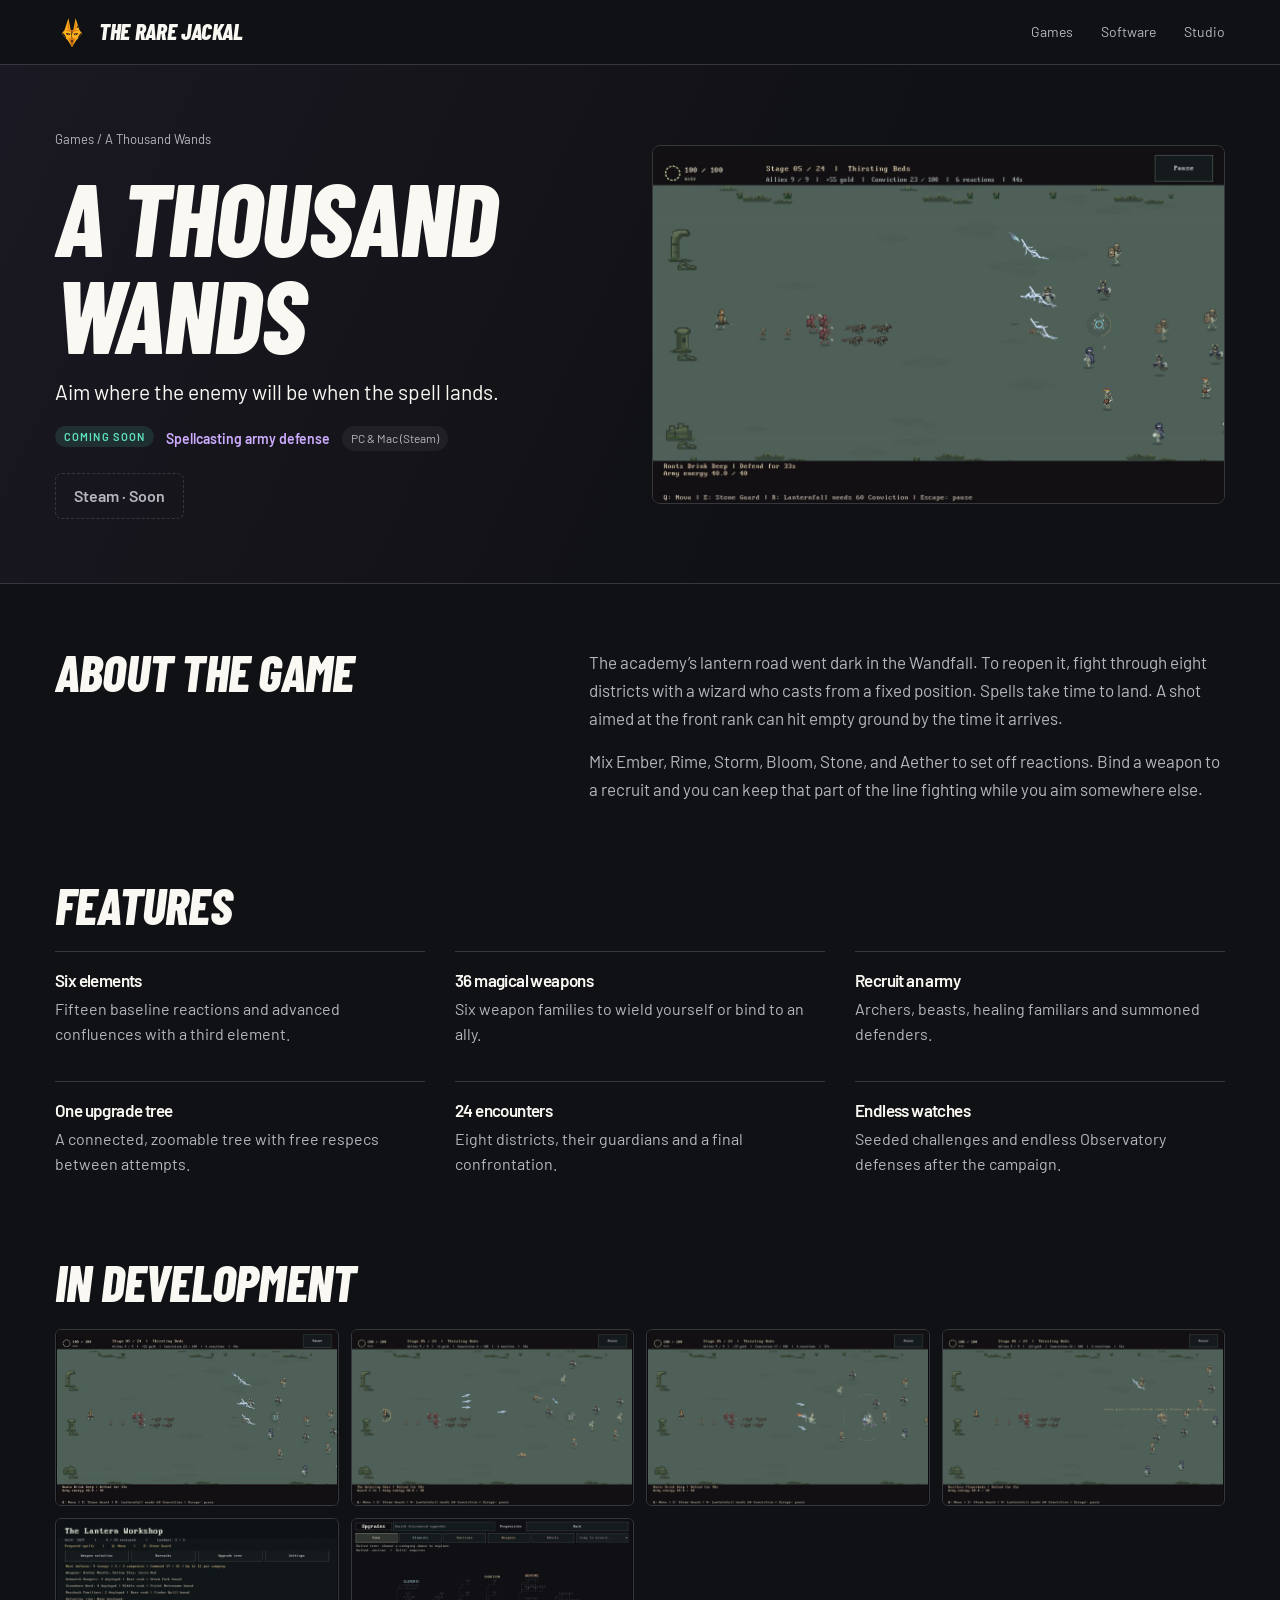
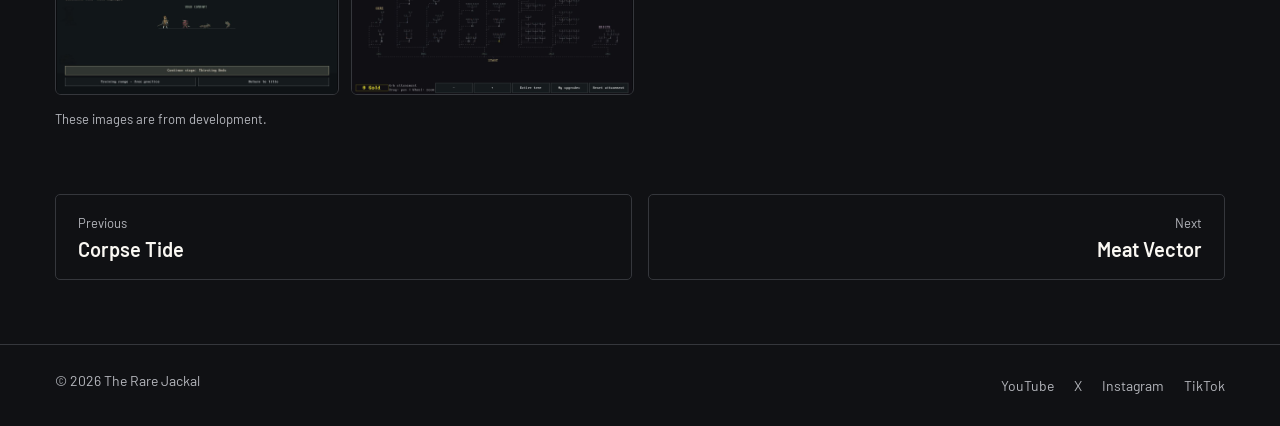
==== commit 9d5452ac: "Polish project and storefront actions and restore game card colors" ====
--- a/games/a-thousand-wands/index.html
+++ b/games/a-thousand-wands/index.html
@@ -18,7 +18,7 @@
 <link rel="icon" href="../../assets/mark.svg?v=38f12c35" type="image/svg+xml">
 <link rel="icon" href="../../assets/icon-512.png?v=ac99771d" type="image/png" sizes="512x512">
 <link rel="apple-touch-icon" href="../../assets/apple-touch-icon.png?v=670f7b81">
-<link rel="stylesheet" href="../../assets/site.css?v=9a11821d">
+<link rel="stylesheet" href="../../assets/site.css?v=a32b7ebb">
 </head>
 <body style="--accent:#b98cff">
 <a class="skip" href="#main">Skip to content</a>
--- a/assets/site.css
+++ b/assets/site.css
@@ -48,13 +48,31 @@
 .nav ul a:hover{color:var(--ink)}
 
 /* buttons */
-.btns{display:flex;flex-wrap:wrap;gap:10px}
-.btn{display:inline-flex;align-items:center;justify-content:center;padding:12px 20px;font:600 14px/1.2 var(--body);text-decoration:none;border:0;border-radius:10px;cursor:pointer;transition:background .2s,filter .2s}
-.btn-primary{background:var(--accent);color:#120d06}
-.btn-primary:hover{filter:brightness(1.08)}
-.btn-ghost{background:rgba(255,255,255,.07);color:var(--ink)}
-a.btn-ghost:hover,button.btn-ghost:hover{background:rgba(255,255,255,.13)}
-.btn-off{background:transparent;color:var(--muted);box-shadow:inset 0 0 0 1px var(--line);cursor:default}
+.btns { display:flex; flex-wrap:wrap; align-items:center; gap:8px; }
+.btn {
+  --surface:#25272c; --edge:#4b4d53;
+  display:inline-flex; align-items:center; justify-content:center; gap:.6rem;
+  min-height:46px; padding:10px 18px; border:1px solid var(--edge); border-radius:7px;
+  background:linear-gradient(180deg,#ffffff08,transparent),var(--surface);
+  color:var(--ink); font:600 1rem/1.25 var(--body); text-align:center; text-decoration:none;
+  box-shadow:inset 0 1px 0 #ffffff0e,0 2px 4px #0002;
+  transition:background-color .16s,border-color .16s,box-shadow .16s;
+}
+.btn-primary { --surface:var(--accent); --edge:color-mix(in srgb,var(--accent) 75%,white); color:#151310; }
+.btn-off { color:var(--muted); background:transparent; border:1px dashed var(--line); box-shadow:none; }
+@media (hover:hover) {
+  .btn-ghost:hover { --surface:#32353b; --edge:#858992; }
+  .btn-primary:hover { --surface:color-mix(in srgb,var(--accent) 82%,white); }
+}
+a.btn:active { box-shadow:inset 0 2px 4px #0004; }
+a.btn:focus-visible { outline:2px solid var(--ink); outline-offset:3px; }
+.store-steam { --store-icon:url("stores/steam.svg"); }
+.store-googleplay { --store-icon:url("stores/googleplay.svg"); }
+.store-roblox { --store-icon:url("stores/roblox.svg"); }
+.store-steam::before,.store-googleplay::before,.store-roblox::before {
+  content:""; flex:none; width:18px; height:18px; background:currentColor;
+  mask:var(--store-icon) center / contain no-repeat;
+}
 
 /* tags */
 .tag{display:inline-block;align-self:flex-start;padding:5px 9px;font:600 11px/1 var(--body);letter-spacing:.1em;text-transform:uppercase;border-radius:999px;white-space:nowrap}
@@ -175,9 +193,6 @@
 .studio-emblem img { width:min(100%,380px); height:auto; filter:drop-shadow(0 18px 17px #09090b85); }
 .masthead h1 { font-size: clamp(5.1rem, 8vw, 8rem); line-height: .83; }
 .masthead p { max-width: 33ch; margin: 22px 0; font-size: 1.15rem; line-height: 1.45; }
-.project-links { display: flex; flex-wrap:wrap; gap: 20px; align-items: center; }
-.project-links a, .release-links a { text-underline-offset: .24em; }
-.project-links a:first-child { background: var(--amber); color: #151312; text-decoration: none; padding: 9px 17px; border-radius: 3px; font-weight: 600; }
 .release { margin-top: clamp(30px, 4vw, 58px); border-block: 1px solid var(--line); }
 .release { padding: 0; display: grid; grid-template-columns: minmax(0, 1.65fr) minmax(0, 1fr); background: var(--bg-2); color: var(--ink); }
 .release-art { align-self: center; background: #0c0d10; }
@@ -188,8 +203,10 @@
 .release h2 { font-size: clamp(3rem, 5vw, 5rem); margin: .28em 0; }
 .release h2 small { display: block; font: 600 .32em/1.3 var(--body); color: var(--amber); letter-spacing:.08em; margin-top:8px; }
 .release-copy > p:not(.kind) { color: #dfded6; line-height: 1.5; }
-.release-links { display: flex; flex-wrap: wrap; gap: 0 16px; }
-.release-copy a, .software-entry a { display: inline-block; margin-top: 14px; text-underline-offset: .25em; }
+.release-links { display:grid; grid-template-columns:minmax(0,.86fr) minmax(0,1.14fr); gap:8px; max-width:24rem; margin-top:20px; }
+.release-links .btn-primary { grid-column:1/-1; }
+.release-links .btn { font-size:.95rem; gap:7px; padding-inline:6px; }
+.software-entry a { display: inline-block; margin-top: 14px; text-underline-offset: .25em; }
 .software { padding-block: clamp(36px, 5vw, 72px) 0; }
 .software h2, .section-head h2, .concept h2 { font-size: clamp(2.1rem, 4vw, 3.4rem); }
 .software-entry { display: grid; grid-template-columns: auto minmax(0, 1fr) auto; align-items: center; gap: clamp(16px, 3vw, 42px); padding-block: 24px; border-block: 1px solid var(--line); margin-top: 18px; }
@@ -199,13 +216,19 @@
 .software-entry p { max-width: 58ch; color: var(--muted); }
 .availability { font-size: .9rem; text-align: right; }
 .home .grid { gap: 30px 24px; }
-.home .card { border: 0; border-radius: 0; background: transparent; }
-.home .card .body { padding: 14px 0 0; }
-.home .card h3 { font: italic 800 1.9rem/1 var(--display); }
-.home .card:hover h3 { text-decoration: underline; text-underline-offset: .16em; }
-.home .card .art { border-radius: 3px; }
-.home .tag, .home .chips span { background: transparent; color: var(--muted); padding: 0; }
-.home .tag { text-transform: none; letter-spacing: normal; font-size: .81rem; }
+.home .card {
+  background:linear-gradient(155deg,color-mix(in srgb,var(--accent) 9%,#181a1e),var(--bg-2) 80%);
+  border:1px solid color-mix(in srgb,var(--accent) 32%,var(--line));
+  border-radius:8px;
+}
+.home .card .body { padding:16px 18px 18px; }
+.home .card h3 { font:italic 800 1.9rem/1 var(--display); }
+.home .card .art { border-bottom:2px solid var(--accent); }
+.home .card .genre { color:color-mix(in srgb,var(--accent) 60%,white); }
+.home .card:is(:hover,:focus-visible) { border-color:var(--accent); }
+.home .card:is(:hover,:focus-visible) h3 { color:color-mix(in srgb,var(--accent) 55%,white); }
+.home .tag,.home .chips span { background:transparent; color:var(--muted); padding:0; }
+.home .tag { text-transform:none; letter-spacing:normal; font-size:.81rem; }
 .home .filters { border: 0; padding: 0; background: transparent; gap: 4px; }
 .home .filters button { border-radius: 3px; min-height: 44px; }
 .home .filters button[aria-pressed=true] { background: var(--ink); color: var(--bg); }
@@ -235,9 +258,6 @@
 
 .nav ul a { display:inline-flex; min-height:44px; align-items:center; }
 .release { border:1px solid var(--line); border-radius:8px; overflow:hidden; }
-.release-links a { min-height:44px; display:inline-flex; align-items:center; }
-.home .card .art { border:1px solid var(--line); border-radius:6px; }
-.home .card:focus-visible .art,.home .card:hover .art { border-color:var(--amber); }
 .trailer { max-width:960px; margin-inline:auto; }
 .trailer video { object-fit:contain; }
 @media (max-width:600px) {
@@ -252,7 +272,6 @@
 @media (max-width:340px) {
   .nav .wrap { flex-wrap:wrap; height:auto; min-height:52px; column-gap:6px; }
   .nav ul { gap:7px; }
-  .project-links { gap:14px; }
 }
 @media (max-height:480px) and (orientation:landscape) {
   .nav { position:static; }
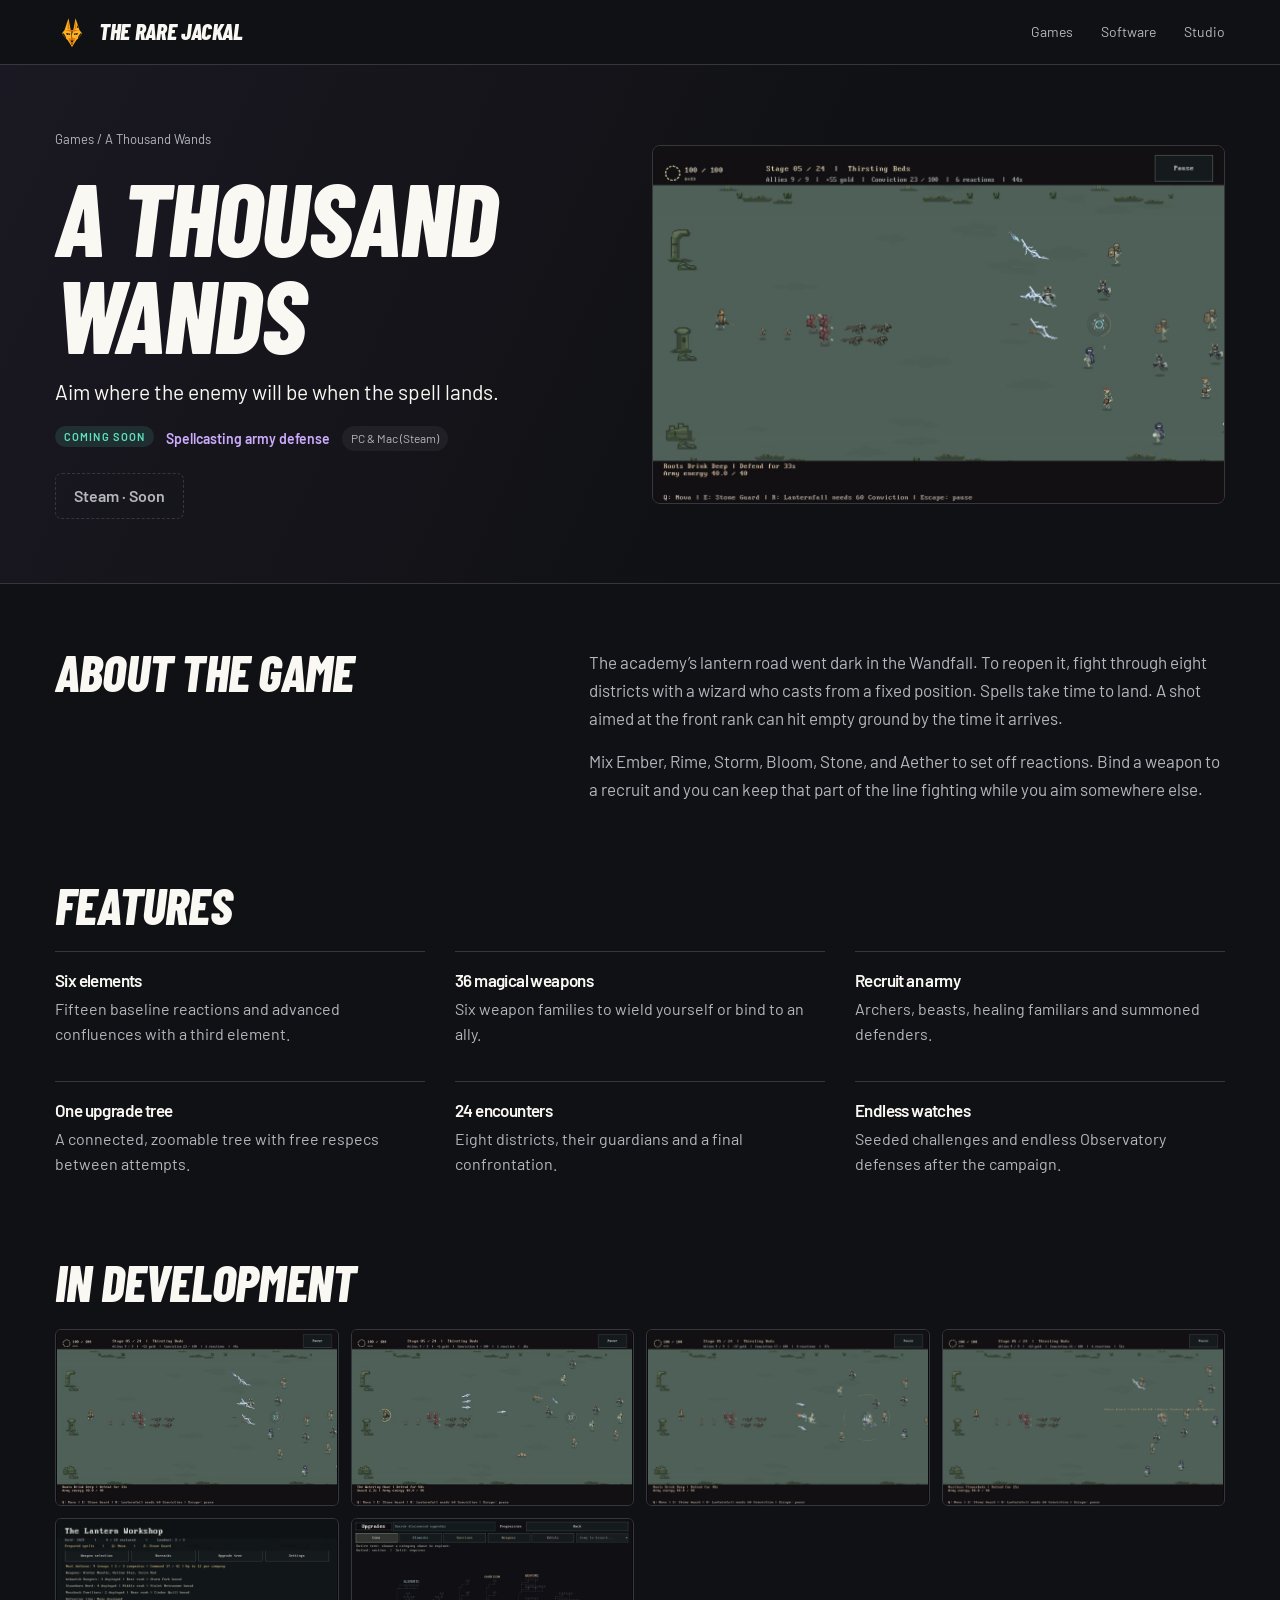
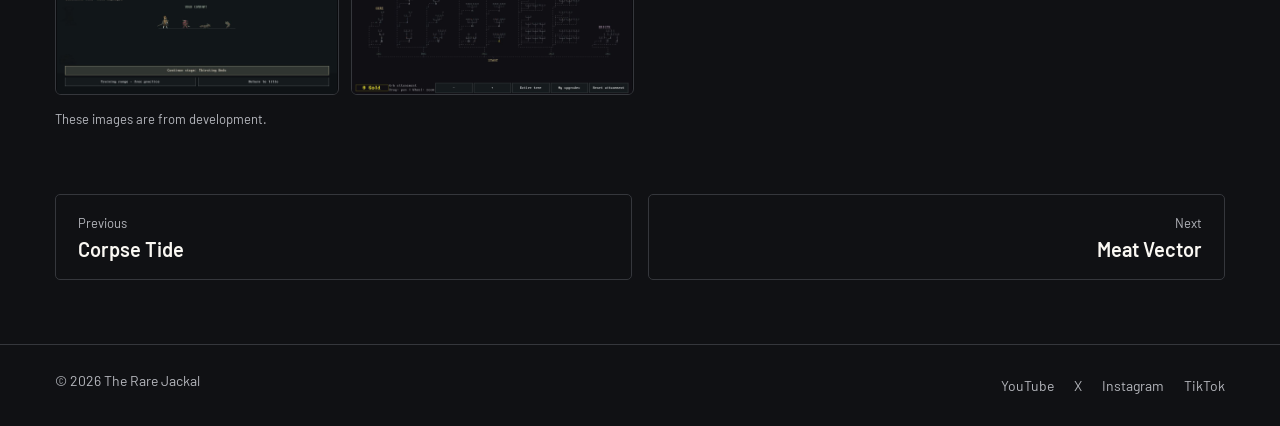
==== commit 3bf52523: "Make JStack 1.0.0 downloadable for Windows Co-Authored-By: Claude Opus 5.5 <noreply@anthropic.com>" ====
--- a/games/a-thousand-wands/index.html
+++ b/games/a-thousand-wands/index.html
@@ -18,7 +18,7 @@
 <link rel="icon" href="../../assets/mark.svg?v=38f12c35" type="image/svg+xml">
 <link rel="icon" href="../../assets/icon-512.png?v=ac99771d" type="image/png" sizes="512x512">
 <link rel="apple-touch-icon" href="../../assets/apple-touch-icon.png?v=670f7b81">
-<link rel="stylesheet" href="../../assets/site.css?v=a32b7ebb">
+<link rel="stylesheet" href="../../assets/site.css?v=f723d91d">
 </head>
 <body style="--accent:#b98cff">
 <a class="skip" href="#main">Skip to content</a>
@@ -103,6 +103,6 @@
     </nav>
   </div>
 </footer>
-<script src="../../assets/site.js?v=40baa9c7" defer></script>
+<script src="../../assets/site.js?v=fcd64bb5" defer></script>
 </body>
 </html>
--- a/assets/site.css
+++ b/assets/site.css
@@ -277,3 +277,6 @@
   .nav { position:static; }
   [id] { scroll-margin-top:8px; }
 }
+.software-entry .btns { margin-top: 16px; }
+.software-entry .btns a { margin-top: 0; }
+.software-entry .dlnote { margin-top: 10px; font-size: .85rem; }
